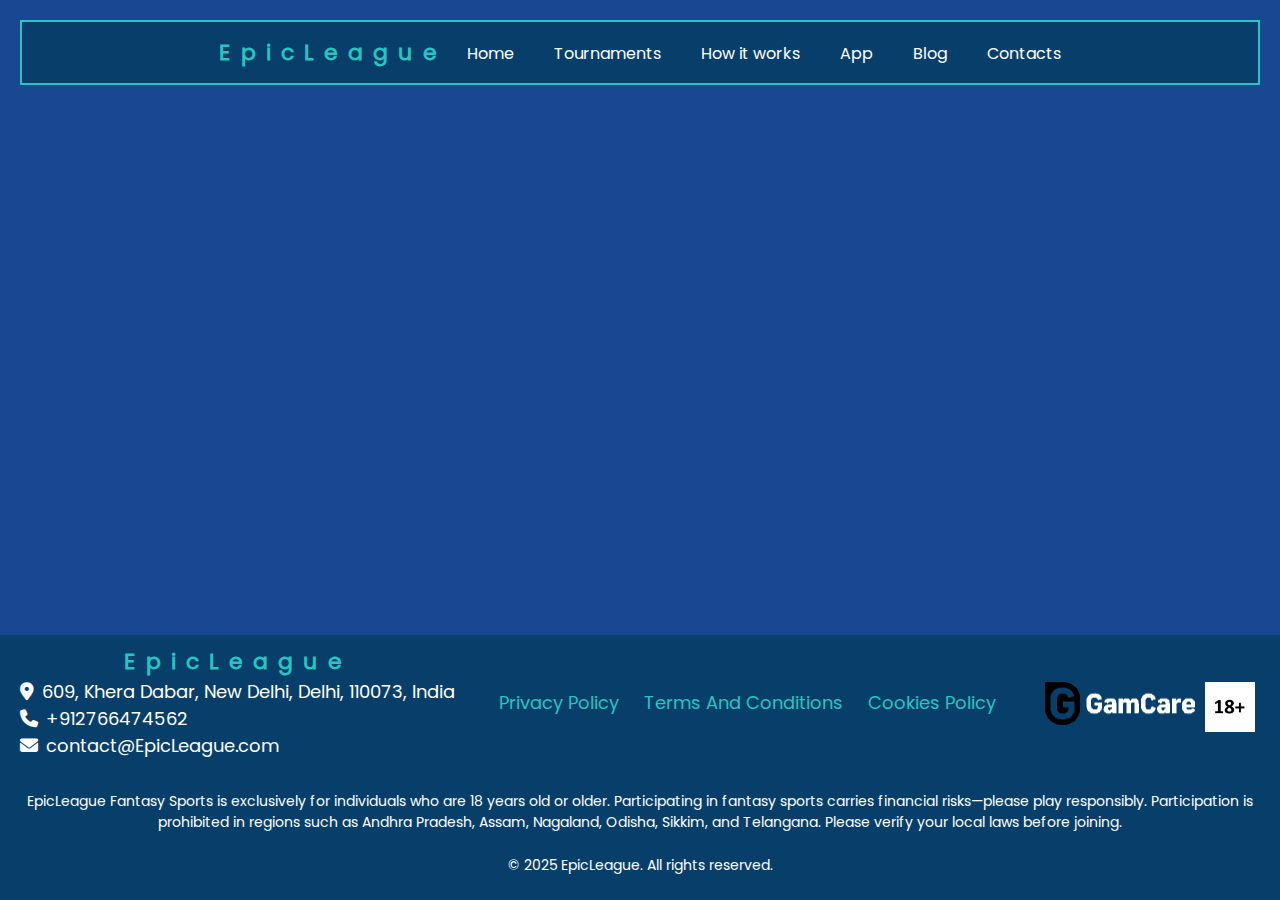
==== app/index.html @ ba946da7 "dfgdg" ====
<!DOCTYPE html>
<html lang="en">

<head>
    <meta charset="UTF-8" />
    <meta name="viewport" content="width=device-width, initial-scale=1.0" />
    <title>EpicLeague - Elevate Your Fantasy Sports Game</title>
    <meta name="description"
        content="EpicLeague is your ultimate fantasy sports app, designed to fuel your passion for competition. Create your ideal team, face off against other players, and strive for victory in your league. Download now for unique challenges and exclusive rewards!"
    />
    <link rel="stylesheet" href="/fonts/fontawesome/css/all.min.css" />
    <link rel="icon" href="/img/favicon.ico" />
    <link rel="stylesheet" href="/style.css" />

    <script src="/burgerMenu.js" defer></script>
</head>

<body>
    <header class="header">
        <nav class="navigation">
            <a class="header-link" href="/">EpicLeague</a>
            <div class="burger-menu" id="burgerMenu">
                <div class="burger-line"></div>
                <div class="burger-line"></div>
                <div class="burger-line"></div>
            </div>
            <ul class="nav-list" id="navList">
                <li class="nav-item">
                    <a class="nav-link" href="/">Home</a>
                </li>
                <li class="nav-item">
                    <a class="nav-link" href="/tournaments/">Tournaments</a>
                </li>
                <li class="nav-item">
                    <a class="nav-link" href="/how-it-works/">How it works</a>
                </li>
                <li class="nav-item">
                    <a class="nav-link" href="/app/">App</a>
                </li>
                <li class="nav-item">
                    <a class="nav-link" href="/blog/">Blog</a>
                </li>
                <li class="nav-item">
                    <a class="nav-link" href="/contacts/">Contacts</a>
                </li>
            </ul>
        </nav>
    </header>

    <main class="app-content">

    </main>

    <footer class="site-footer">
        <div class="footer-content">
            <div class="footer-details">
                <a class="footer-brand" href="/">EpicLeague</a>
                <a class="footer-location" href="https://maps.app.goo.gl/8qmsPiSV4EEJxvFC6" target="_blank">
                    <i class="fas fa-map-marker-alt"></i>609, Khera Dabar, New Delhi, Delhi, 110073, India
                </a>
                <a class="footer-phone" href="tel:+912766474562">
                    <i class="fas fa-phone"></i> +912766474562
                </a>
                <a class="footer-email" href="mailto:contact@EpicLeague.com">
                    <i class="fas fa-envelope"></i> contact@EpicLeague.com
                </a>
            </div>
            <div class="footer-links">
                <a href="/privacy-policy/">Privacy Policy</a>
                <a href="/terms-conditions/">Terms And Conditions</a>
                <a href="/cookies-policy/">Cookies Policy</a>
            </div>
            <div class="footer-badges">
                <a href="https://www.gamcare.org" target="_blank">
                    <img src="/img/ga-care2.png" alt="begamble" class="footer-badge" />
                </a>
                <img src="/img/18.jpg" alt="18+" class="footer-age-restriction" />
            </div>
        </div>
        <p class="footer-warn">
            EpicLeague Fantasy Sports is exclusively for individuals who are 18 years old or older. Participating in fantasy sports carries financial risks—please play responsibly. Participation is prohibited in regions such as Andhra Pradesh, Assam, Nagaland, Odisha, Sikkim, and Telangana. Please verify your local laws before joining.
        </p>
        <p class="footer-rights">&copy; 2025 EpicLeague. All rights reserved.</p>
    </footer>
</body>

</html>
---- style.css ----
@font-face {
    font-family: "Poppins";
    src: url("fonts/Poppins-Regular.ttf") format("truetype");
    font-weight: normal;
    font-style: normal;
}

html,
body {
    height: 100%;
    max-width: 1920px;
    margin: 0 auto;
}

html {
    scroll-behavior: smooth;
}

body {
    font-family: "Poppins", sans-serif;
    font-size: 18px;
    font-weight: 400;
    margin: 0;
    background-color: #194791;
    color: rgb(255, 255, 255);
    display: flex;
    flex-direction: column;
    overflow-x: hidden;
}

* {
    box-sizing: border-box;
}

@media (max-width: 900px) {
    body {
        font-size: 16px;
    }
    .navigation {
        flex-direction: column;
        gap: 10px;
    }
    .header {
        padding: 35px 0;
        display: flex;
        justify-content: center;
    }
    .main-content {
        margin-top: 80px !important;
    }

    
}
body::-webkit-scrollbar {
    width: 10px;
    background-color: white;
}
body::-webkit-scrollbar-thumb {
    background-color: silver;
}
body::-webkit-scrollbar-track {
    -webkit-box-shadow: inset 0 0 6px white;
    background-color: transparent;
}
.header {
    padding: 14px 20px;
    position: fixed;
    top: 20px;
    left: 20px;
    right: 20px;
    background-color: #073f6a;
    transition: top 0.3s;
    z-index: 1000;
    max-width: 1920px;
    margin: 0 auto;
    border: 2px solid rgb(37, 197, 194);
}
.navigation {
    display: flex;
    justify-content: center;
    align-items: center;
}
.header-link,
.footer-brand {
    text-decoration: none;
    color: rgb(37, 197, 194);
    font-weight: 900;
    font-size: 22px;
    transition: color 0.3s ease;
    letter-spacing: 10px;
}
.nav-list {
    list-style: none;
    padding: 0;
    margin: 0;
    display: flex;
}
.nav-item {
    margin-left: 20px;
}
.nav-link {
    font-weight: 100;
    text-decoration: none;
    color: rgb(255, 255, 255);
    font-size: 16px;
    border-bottom: 1px solid transparent;
    transition: color 0.3s ease;
}

@media (max-width: 550px) {
    .nav-item {
        margin-left: 5px;
        font-size: 14px;
    }
    .nav-link {
        padding: 2px 5px;
    }
}

.nav-list.show {
    max-height: 500px;
    opacity: 1;
}

.burger-menu {
    display: none;
    flex-direction: column;
    cursor: pointer;
    transition: transform 0.3s ease;
}

.burger-line {
    width: 30px;
    height: 2px;
    background-color: rgb(0, 0, 0);
    margin: 3px 0;
    transition: 0.3s;
}

.burger-menu.active .burger-line:nth-child(1) {
    transform: translateY(8px) rotate(45deg);
}

.burger-menu.active .burger-line:nth-child(2) {
    opacity: 0;
}

.burger-menu.active .burger-line:nth-child(3) {
    transform: translateY(-8px) rotate(-45deg);
}

@media (max-width: 730px) {
    .nav-list {
        list-style: none;
        padding: 0;
        margin: 0;
        display: flex;
        transition: max-height 0.3s ease, opacity 0.3s ease;
        max-height: 0;
        overflow: hidden;
        opacity: 0;
    }
    .nav-list {
        display: flex;
    }

    .burger-menu {
        display: flex;
        margin-right: 15px;
    }
    .navigation {
        flex-direction: row;
        flex-wrap: wrap;
    }
}

.main-content {
    margin-top: 50px;
}

.navigation {
    margin: 0 auto;
    display: flex;
    align-items: center;
    width: 100%;
    max-width: 1200px;
    justify-content: center;
}

@media (max-width: 768px) {
    .main-content {
        margin-top: 52px;
    }
    .navigation {
        justify-content: space-evenly;
    }
}

.nav-list {
    display: flex;
    gap: 20px;
    list-style: none;
}

.nav-item {
    position: relative;
}

@media (max-width: 730px) {
    .burger-menu {
        display: flex;
    }
    .nav-list {
        display: flex;
        flex-direction: column;
        background-color: #073f6a;
        position: absolute;
        top: 63px;
        right: 0;
        width: 100%;
        padding: 15px;
        box-shadow: 0 4px 6px rgba(0, 0, 0, 0.1);
    }
    .nav-list.active {
        display: flex;
    }
}

@media (max-width:426px) {
    .header{
        background-color: transparent;
        border-bottom: none;
    }

    .header-link{
        display: none;
    }
    
    .burger-line{
        background-color: white;
    }
    .main-content{
        margin-top: 0;
    }
    .slider-header{
        margin-top: 0;
    }
    .burger-menu{
        z-index: 10000;
        position: fixed;
        right: 15px;
        top: 15px;
    }
    .nav-list{
        top: 0;
    }
}

.site-footer {
    background-color: #073f6a;
    color: #ffffff; /* Светлый цвет текста */
    padding: 10px 0;
    margin-top: auto;
}

.footer-content {
    max-width: 1400px; /* Максимальная ширина футера */
    margin: 0 auto; /* Центрирование */
    padding: 0 20px; /* Отступы */
    display: flex; /* Для выравнивания по строкам */
    flex-direction: row; /* Вертикальное расположение элементов */
    align-items: center; /* Центрирование элементов по горизонтали */
    justify-content: space-between;
}

.footer-details {
    margin-bottom: 10px; /* Отступ внизу */
    text-align: center; /* Центрирование текста */
}

.footer-location,
.footer-phone,
.footer-email {
    color: #ffffff; /* Цвет текста */
    display: flex; /* Блочный элемент для переноса на новую строку */
    align-items: center;
    gap: 8px;
    text-decoration: none; /* Убираем подчеркивание */
    transition: color 0.3s ease;
}

.footer-links {
    margin-bottom: 10px; /* Отступ внизу */
    text-align: center; /* Центрирование */
}

.footer-links a {
    margin: 0 10px; /* Группируем ссылки с отступами */
    color: rgb(37, 197, 194);
    text-decoration: none; /* Убираем подчеркивание */
    transition: color 0.3s; /* Плавный переход цвета */
}

.footer-badges {
    display: flex; /* Для выстраивания значков в ряд */
    justify-content: center; /* Центрирование */
}

.footer-age-restriction {
    max-width: 50px; /* Максимальная ширина значков */
    margin: 0 5px; /* Отступ между значками */
}

.footer-badge {
    max-width: 150px; /* Максимальная ширина значков */
    margin: 0 5px; /* Отступ между значками */
}

.footer-rights {
    text-align: center; /* Центрируем текст */
    margin-top: 10px; /* Отступ сверху */
    font-size: 14px; /* Размер шрифта */
}
.footer-warn {
    text-align: center; /* Центрируем текст */
    padding: 8px;
    font-size: 14px; /* Размер шрифта */
}

/* Адаптивность */
@media (max-width: 768px) {
    .footer-content {
        flex-direction: column; /* Убеждаемся, что элементы остаются вертикальными на маленьких экранах */
    }
}






















  
@media (min-width: 1025px) {
    .header-link:hover,
    .footer-brand:hover {
        color: rgb(253, 253, 253);
    }
    .nav-link:hover {
        color: rgb(37, 197, 194);
    }
    .footer-location:hover,
    .footer-phone:hover,
    .footer-email:hover {
        color: rgb(37, 197, 194);
    }
    .footer-links a:hover {
        color: rgb(253, 253, 253);
    }
}
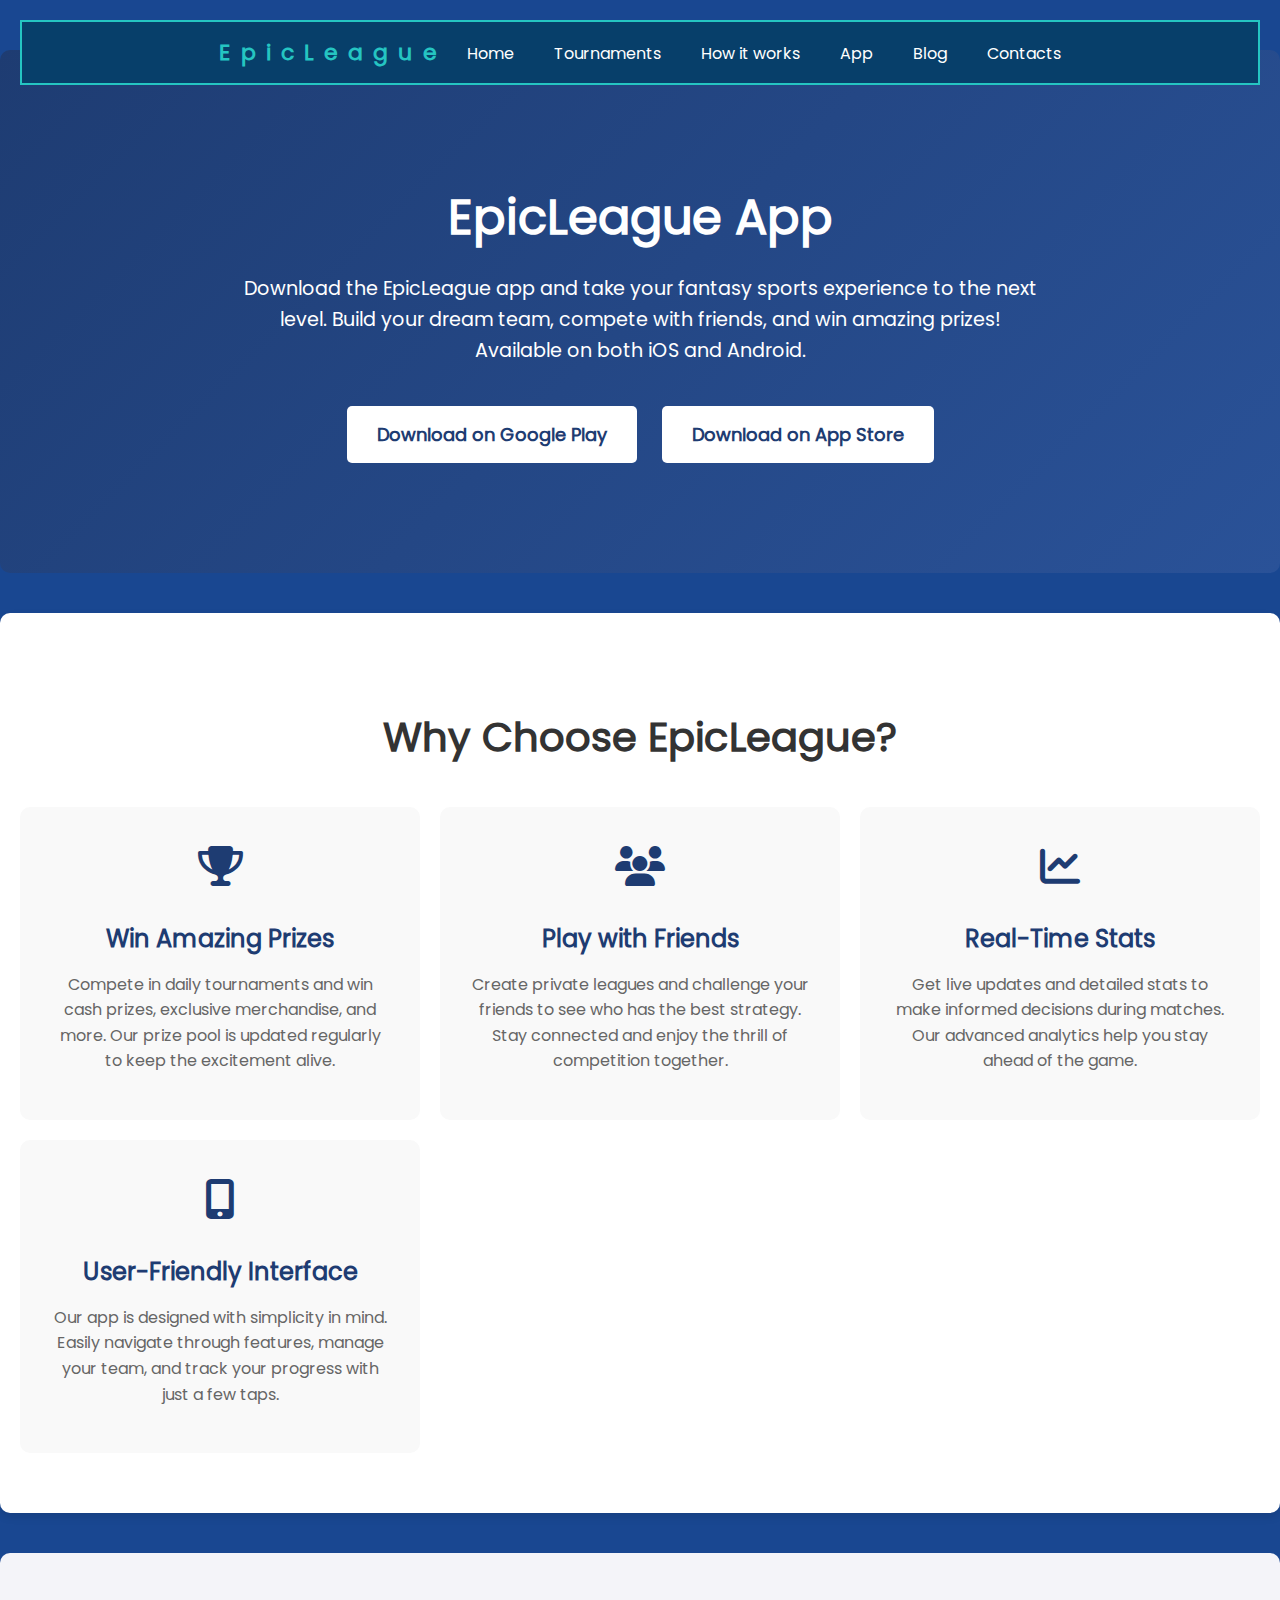
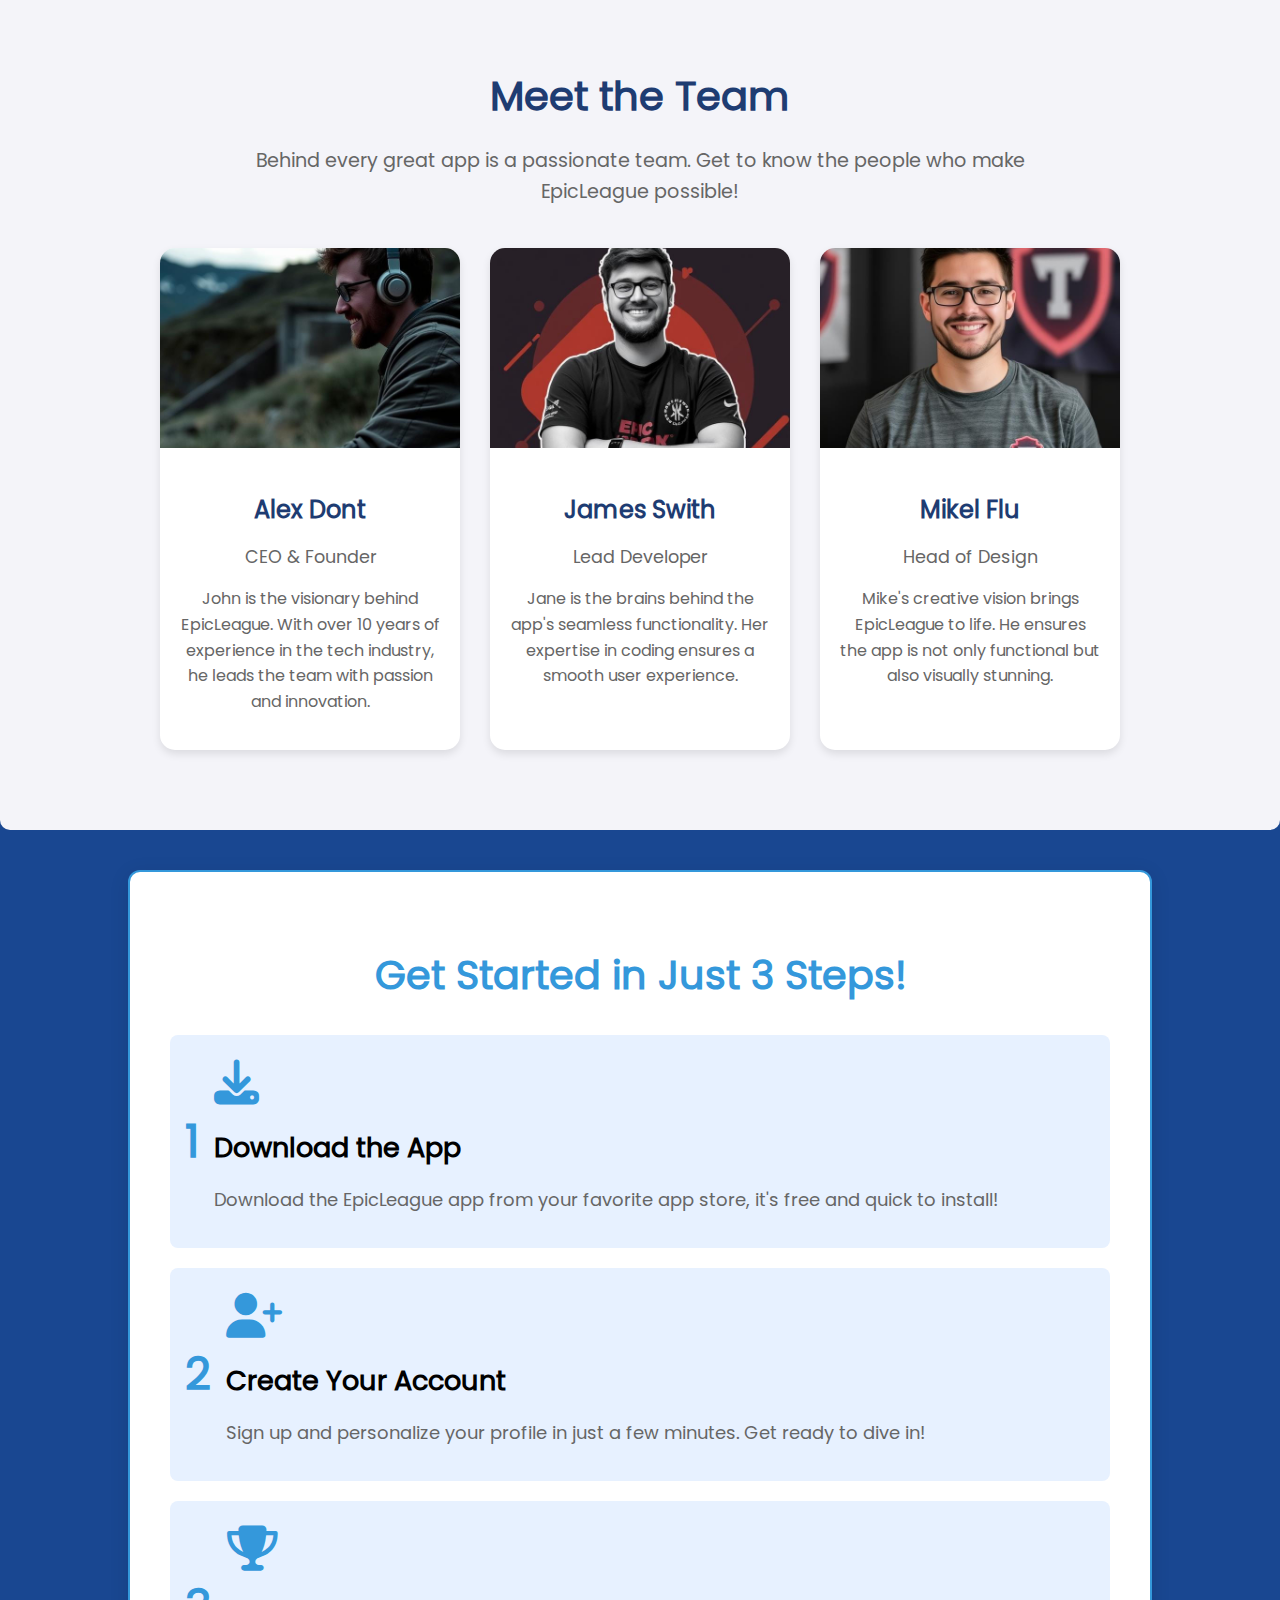
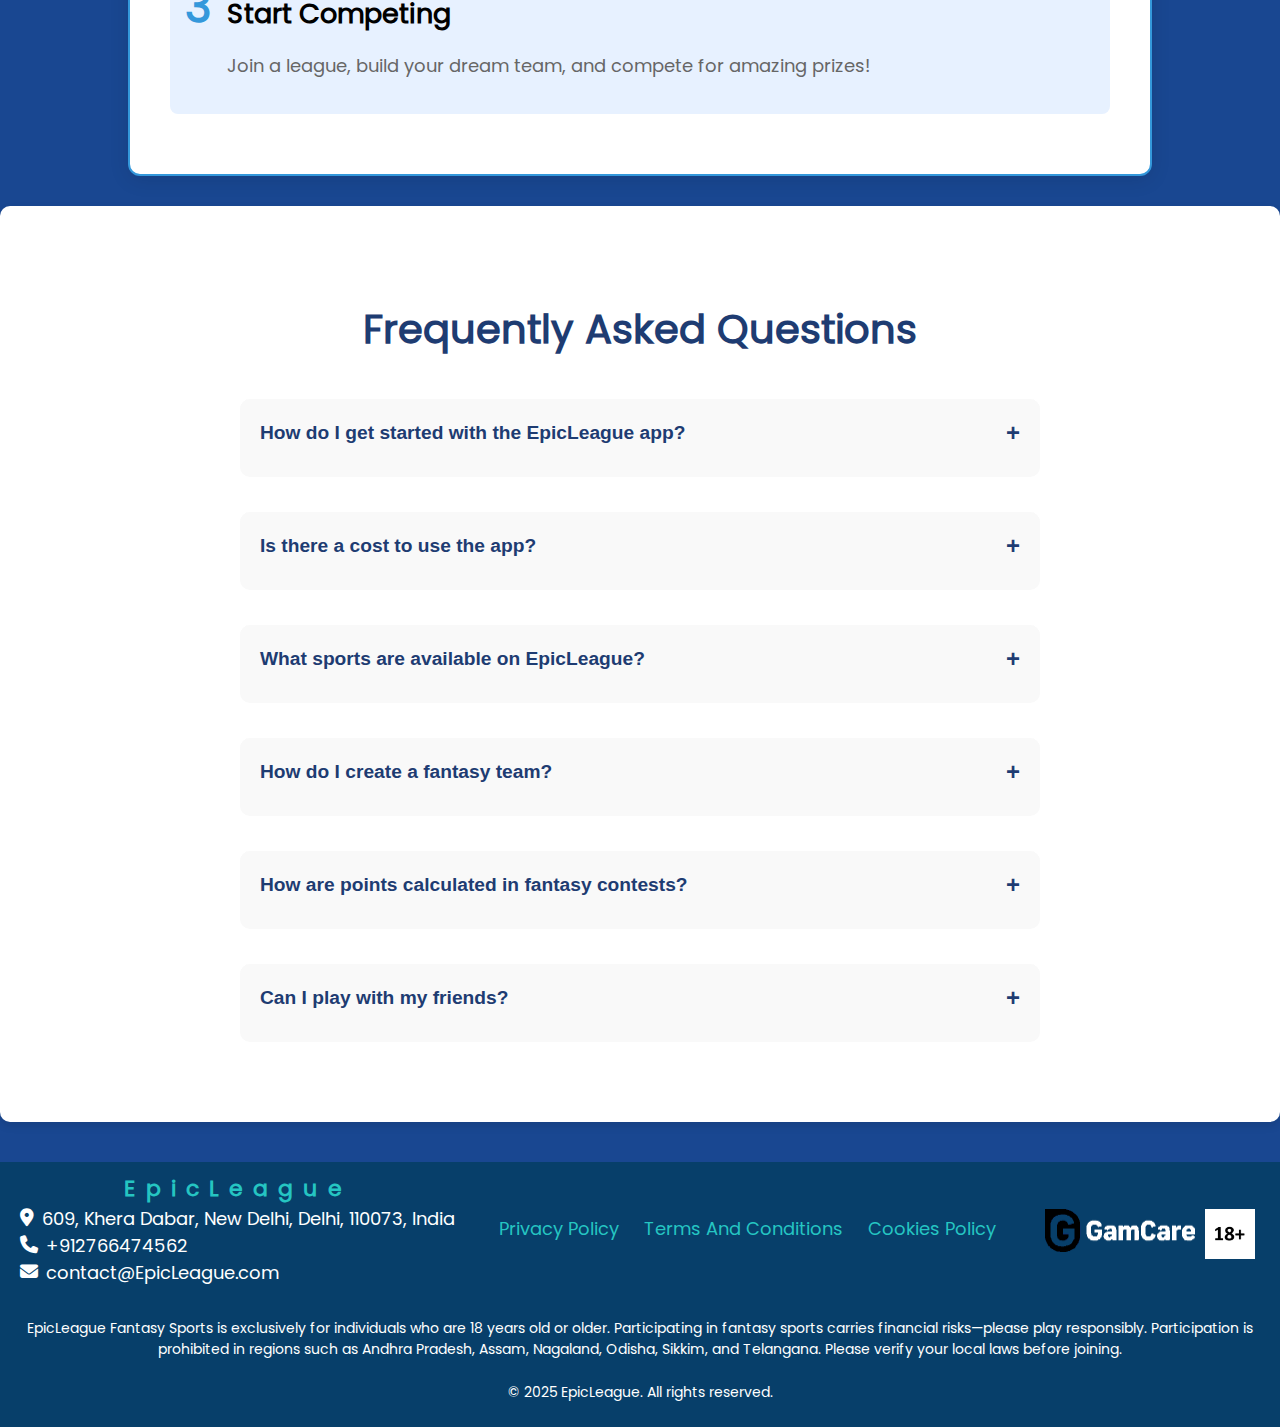
==== commit 2e8be90c: "fix" ====
--- a/app/index.html
+++ b/app/index.html
@@ -13,6 +13,7 @@
     <link rel="stylesheet" href="/style.css" />
 
     <script src="/burgerMenu.js" defer></script>
+    <script src="/faq.js" defer></script>
 </head>
 
 <body>
@@ -47,9 +48,230 @@
         </nav>
     </header>
 
-    <main class="app-content">
-
-    </main>
+    <main class="main-content">
+        <section class="app-intro">
+            <h1 class="app-title">EpicLeague App</h1>
+            <p class="app-description">
+                Download the EpicLeague app and take your fantasy sports experience to the next level. Build your dream team, compete with friends, and win amazing prizes! Available on both iOS and Android.
+            </p>
+            <div class="app-download-buttons">
+                <a href="/contacts/" >Download on Google Play</a>
+                <a href="/contacts/" >Download on App Store</a>
+            </div>
+        </section>
+
+        <section class="app-features">
+            <h2 class="section-title">Why Choose EpicLeague?</h2>
+            <div class="features-container">
+                <div class="feature-card">
+                    <div class="feature-icon"><i class="fas fa-trophy"></i></div>
+                    <h3 class="feature-title">Win Amazing Prizes</h3>
+                    <p class="feature-description">
+                        Compete in daily tournaments and win cash prizes, exclusive merchandise, and more. Our prize pool is updated regularly to keep the excitement alive.
+                    </p>
+                </div>
+                <div class="feature-card">
+                    <div class="feature-icon"><i class="fas fa-users"></i></div>
+                    <h3 class="feature-title">Play with Friends</h3>
+                    <p class="feature-description">
+                        Create private leagues and challenge your friends to see who has the best strategy. Stay connected and enjoy the thrill of competition together.
+                    </p>
+                </div>
+                <div class="feature-card">
+                    <div class="feature-icon"><i class="fas fa-chart-line"></i></div>
+                    <h3 class="feature-title">Real-Time Stats</h3>
+                    <p class="feature-description">
+                        Get live updates and detailed stats to make informed decisions during matches. Our advanced analytics help you stay ahead of the game.
+                    </p>
+                </div>
+                <div class="feature-card">
+                    <div class="feature-icon"><i class="fas fa-mobile-alt"></i></div>
+                    <h3 class="feature-title">User-Friendly Interface</h3>
+                    <p class="feature-description">
+                        Our app is designed with simplicity in mind. Easily navigate through features, manage your team, and track your progress with just a few taps.
+                    </p>
+                </div>
+            </div>
+        </section>
+
+
+        <section class="meet-the-team">
+            <h2 class="section-title">Meet the Team</h2>
+            <p class="section-description">
+                Behind every great app is a passionate team. Get to know the people who make EpicLeague possible!
+            </p>
+            <div class="team-container">
+                <!-- Team Member 1 -->
+                <div class="team-card">
+                    <div class="team-image-wrapper">
+                        <img src="/img/app/user1.jpg" alt="Team Member 1" class="team-image">
+                    </div>
+                    <div class="team-info">
+                        <h3 class="team-name">Alex Dont</h3>
+                        <p class="team-role">CEO & Founder</p>
+                        <p class="team-bio">
+                            John is the visionary behind EpicLeague. With over 10 years of experience in the tech industry, he leads the team with passion and innovation.
+                        </p>
+                    </div>
+                </div>
+        
+                <!-- Team Member 2 -->
+                <div class="team-card">
+                    <div class="team-image-wrapper">
+                        <img src="/img/app/user2.jpg" alt="Team Member 2" class="team-image">
+                    </div>
+                    <div class="team-info">
+                        <h3 class="team-name">James Swith</h3>
+                        <p class="team-role">Lead Developer</p>
+                        <p class="team-bio">
+                            Jane is the brains behind the app's seamless functionality. Her expertise in coding ensures a smooth user experience.
+                        </p>
+                    </div>
+                </div>
+        
+                <!-- Team Member 3 -->
+                <div class="team-card">
+                    <div class="team-image-wrapper">
+                        <img src="/img/app/user3.jpg" alt="Team Member 3" class="team-image">
+                    </div>
+                    <div class="team-info">
+                        <h3 class="team-name">Mikel Flu</h3>
+                        <p class="team-role">Head of Design</p>
+                        <p class="team-bio">
+                            Mike's creative vision brings EpicLeague to life. He ensures the app is not only functional but also visually stunning.
+                        </p>
+                    </div>
+                </div>
+            </div>
+        </section>
+        <section class="get-started">
+            <h2 class="title">Get Started in Just 3 Steps!</h2>
+            <div class="steps">
+                <div class="step-item">
+                    <div class="step-number">1</div>
+                    <div class="step-details">
+                        <div class="step-icon">
+                            <i class="fas fa-download"></i>
+                        </div>
+                        <h3 class="step-heading">Download the App</h3>
+                        <p class="step-description">
+                            Download the EpicLeague app from your favorite app store, it's free and quick to install!
+                        </p>
+                    </div>
+                </div>
+        
+                <div class="step-item">
+                    <div class="step-number">2</div>
+                    <div class="step-details">
+                        <div class="step-icon">
+                            <i class="fas fa-user-plus"></i>
+                        </div>
+                        <h3 class="step-heading">Create Your Account</h3>
+                        <p class="step-description">
+                            Sign up and personalize your profile in just a few minutes. Get ready to dive in!
+                        </p>
+                    </div>
+                </div>
+        
+                <div class="step-item">
+                    <div class="step-number">3</div>
+                    <div class="step-details">
+                        <div class="step-icon">
+                            <i class="fas fa-trophy"></i>
+                        </div>
+                        <h3 class="step-heading">Start Competing</h3>
+                        <p class="step-description">
+                            Join a league, build your dream team, and compete for amazing prizes!
+                        </p>
+                    </div>
+                </div>
+            </div>
+        </section>
+        <section class="faq-section">
+            <div class="wrapper">
+                <h2 class="section-heading">Frequently Asked Questions</h2>
+                <div class="faq-accordion">
+                    <!-- Question 1 -->
+                    <div class="faq-item">
+                        <button class="faq-question">
+                            How do I get started with the EpicLeague app?
+                        </button>
+                        <div class="faq-answer">
+                            <p>
+                                To get started, download the EpicLeague app from the App Store or Google Play. Once installed, 
+                                create an account, and you're ready to explore fantasy sports. Follow the on-screen instructions 
+                                to set up your profile and join your first contest.
+                            </p>
+                        </div>
+                    </div>
+        
+                    <!-- Question 2 -->
+                    <div class="faq-item">
+                        <button class="faq-question">Is there a cost to use the app?</button>
+                        <div class="faq-answer">
+                            <p>
+                                The EpicLeague app is free to download and use. You can participate in free contests and enjoy 
+                                most features without any charges. However, some premium contests or features may require an 
+                                entry fee or subscription.
+                            </p>
+                        </div>
+                    </div>
+        
+                    <!-- Question 3 -->
+                    <div class="faq-item">
+                        <button class="faq-question">
+                            What sports are available on EpicLeague?
+                        </button>
+                        <div class="faq-answer">
+                            <p>
+                                EpicLeague offers fantasy sports for cricket, football, basketball, and more. We are constantly 
+                                expanding our offerings to include new sports and exciting formats to keep the experience fresh 
+                                and engaging.
+                            </p>
+                        </div>
+                    </div>
+        
+                    <!-- Question 4 -->
+                    <div class="faq-item">
+                        <button class="faq-question">
+                            How do I create a fantasy team?
+                        </button>
+                        <div class="faq-answer">
+                            <p>
+                                To create your fantasy team, select an upcoming match, choose players within the allocated budget, 
+                                and finalize your lineup. Your team earns points based on the real-life performance of the players 
+                                during the match.
+                            </p>
+                        </div>
+                    </div>
+        
+                    <!-- Question 5 -->
+                    <div class="faq-item">
+                        <button class="faq-question">
+                            How are points calculated in fantasy contests?
+                        </button>
+                        <div class="faq-answer">
+                            <p>
+                                Points are awarded based on the real-time performance of players, such as runs scored, wickets taken, 
+                                goals, assists, and other key statistics. Detailed scoring rules for each sport can be found in the 
+                                "Scoring & Rules" section of the app.
+                            </p>
+                        </div>
+                    </div>
+        
+                    <!-- Question 6 -->
+                    <div class="faq-item">
+                        <button class="faq-question">Can I play with my friends?</button>
+                        <div class="faq-answer">
+                            <p>
+                                Absolutely! You can create private leagues and invite your friends to join. Compete against each other 
+                                in exclusive contests and see who has the best fantasy sports skills.
+                            </p>
+                        </div>
+                    </div>
+                </div>
+            </div>
+        </section>    </main>
 
     <footer class="site-footer">
         <div class="footer-content">
--- a/style.css
+++ b/style.css
@@ -48,8 +48,6 @@
     .main-content {
         margin-top: 80px !important;
     }
-
-    
 }
 body::-webkit-scrollbar {
     width: 10px;
@@ -118,8 +116,8 @@
 }
 
 .nav-list.show {
-    max-height: 500px;
-    opacity: 1;
+    opacity: 1; /* Показываем меню, когда оно активно */
+    max-height: 100%; /* Позволяем ему занимать полную высоту */
 }
 
 .burger-menu {
@@ -127,12 +125,13 @@
     flex-direction: column;
     cursor: pointer;
     transition: transform 0.3s ease;
+    z-index: 10000;
 }
 
 .burger-line {
     width: 30px;
     height: 2px;
-    background-color: rgb(0, 0, 0);
+    background-color: rgb(255, 255, 255);
     margin: 3px 0;
     transition: 0.3s;
 }
@@ -211,48 +210,55 @@
         display: flex;
     }
     .nav-list {
-        display: flex;
-        flex-direction: column;
-        background-color: #073f6a;
-        position: absolute;
-        top: 63px;
-        right: 0;
-        width: 100%;
-        padding: 15px;
-        box-shadow: 0 4px 6px rgba(0, 0, 0, 0.1);
+        position: fixed; /* Меню фиксируется на экране */
+        top: 0; /* Располагается в верхней части экрана */
+        left: 0; /* Для растяжения на всю ширину */
+        width: 100%; /* Ширина 100% */
+        height: 100%; /* Высота 100% */
+        background-color: #073f6a; /* Цвет фона меню */
+        display: flex; /* Используем flexbox для упрощенного выравнивания */
+        flex-direction: column; /* Элементы в колонку */
+        justify-content: center; /* Центрировать элементы по вертикали */
+        align-items: center; /* Центрировать элементы по горизонтали */
+        opacity: 0; /* Скрыто по умолчанию */
+        transition: opacity 0.3s ease; /* Плавное появление */
+        z-index: 999; /* Убедитесь, что меню над другими элементами */
     }
     .nav-list.active {
         display: flex;
     }
 }
 
-@media (max-width:426px) {
-    .header{
+@media (max-width: 426px) {
+    .header {
         background-color: transparent;
         border-bottom: none;
     }
 
-    .header-link{
+    .header-link {
         display: none;
     }
-    
-    .burger-line{
+
+    .burger-line {
         background-color: white;
     }
-    .main-content{
+    .main-content {
         margin-top: 0;
     }
-    .slider-header{
+    .slider-header {
         margin-top: 0;
     }
-    .burger-menu{
+    .burger-menu {
         z-index: 10000;
         position: fixed;
         right: 15px;
         top: 15px;
     }
-    .nav-list{
+    .nav-list {
         top: 0;
+    }
+    .header {
+        border: none;
     }
 }
 
@@ -334,28 +340,1313 @@
     }
 }
 
-
-
-
-
-
-
-
-
-
-
-
-
-
-
-
-
-
-
-
-
-
-  
+.cookies-policy {
+    padding: 20px;
+    background-color: #fff;
+    color: #333;
+    max-width: 1200px;
+    margin: 0 auto;
+    border-radius: 8px;
+    box-shadow: 0 2px 10px rgba(0, 0, 0, 0.1);
+    margin-top: 80px;
+    margin-bottom: 20px;
+}
+
+.cookies-title {
+    font-size: 24px;
+    font-weight: bold;
+    margin-bottom: 10px;
+}
+
+.cookies-updated {
+    font-size: 14px;
+    color: #888;
+    margin-bottom: 20px;
+}
+
+.cookies-intro,
+.cookies-no-sensitive-info,
+.cookies-options-warning {
+    margin-bottom: 15px;
+}
+
+.cookies-interpretation-title,
+.cookies-use-title,
+.cookies-choices-title,
+.cookies-help-title {
+    font-size: 20px;
+    margin-top: 30px;
+    margin-bottom: 10px;
+    color: #073f6a; /* используйте ваш цвет заголовка */
+}
+
+.cookies-definition {
+    margin-bottom: 10px;
+}
+
+.cookies-type-title,
+.cookies-necessary-title,
+.cookies-functionality-title {
+    font-size: 18px;
+    margin-top: 20px;
+}
+
+.cookies-contact-info {
+    margin-top: 10px;
+}
+
+.cookies-contact-email-link {
+    color: #073f6a;
+    text-decoration: none;
+}
+
+.cookies-contact-email-link:hover {
+    text-decoration: underline;
+}
+
+/* Адаптивность */
+@media (max-width: 768px) {
+    .cookies-policy {
+        padding: 15px;
+    }
+    .cookies-title {
+        font-size: 20px;
+    }
+    .cookies-updated {
+        font-size: 12px;
+    }
+}
+
+.privacy-policy {
+    padding: 20px;
+    background-color: #fff;
+    color: #333;
+    max-width: 1200px;
+    margin: 0 auto;
+    border-radius: 8px;
+    box-shadow: 0 2px 10px rgba(0, 0, 0, 0.1);
+    margin-top: 80px;
+    margin-bottom: 20px;
+}
+
+.privacy-title {
+    font-size: 24px;
+    font-weight: bold;
+    margin-bottom: 10px;
+}
+
+.privacy-updated {
+    font-size: 14px;
+    color: #888;
+    margin-bottom: 20px;
+}
+
+.privacy-intro {
+    margin-bottom: 15px;
+}
+
+.privacy-interpretation-title,
+.privacy-collection-title,
+.privacy-usage-title,
+.privacy-retention-title,
+.privacy-transfer-title,
+.privacy-deletion-title,
+.privacy-disclosure-title,
+.privacy-security-title,
+.privacy-children-title,
+.privacy-links-title,
+.privacy-changes-title,
+.privacy-contact-title {
+    font-size: 20px;
+    margin-top: 30px;
+    margin-bottom: 10px;
+    color: #073f6a; /* use your header color */
+}
+
+.privacy-definition,
+.privacy-types-title,
+.privacy-personal-data-title,
+.privacy-usage-data-title,
+.privacy-tracking-title,
+.privacy-disclosure-title {
+    margin-bottom: 10px;
+}
+
+.privacy-personal-data-list,
+.privacy-tracking-list,
+.privacy-usage-list,
+.privacy-definitions-list {
+    margin-left: 20px;
+}
+
+.privacy-contact-email-link {
+    color: #073f6a;
+    text-decoration: none;
+}
+
+.privacy-contact-email-link:hover {
+    text-decoration: underline;
+}
+
+/* Responsive */
+@media (max-width: 768px) {
+    .privacy-policy {
+        padding: 15px;
+    }
+    .privacy-title {
+        font-size: 20px;
+    }
+    .privacy-updated {
+        font-size: 12px;
+    }
+}
+
+.terms-conditions {
+    padding: 20px;
+    background-color: #fff;
+    color: #333;
+    max-width: 1200px;
+    margin: 0 auto;
+    border-radius: 8px;
+    box-shadow: 0 2px 10px rgba(0, 0, 0, 0.1);
+    margin-top: 80px;
+    margin-bottom: 20px;
+}
+
+.terms-title {
+    font-size: 24px;
+    font-weight: bold;
+    margin-bottom: 10px;
+}
+
+.terms-updated {
+    font-size: 14px;
+    color: #888;
+    margin-bottom: 20px;
+}
+
+.terms-intro {
+    margin-bottom: 15px;
+}
+
+.terms-interpretation-title,
+.terms-acknowledgment-title,
+.terms-links-title,
+.terms-termination-title,
+.terms-liability-title,
+.terms-disclaimer-title,
+.terms-governing-law-title,
+.terms-dispute-resolution-title,
+.terms-eu-users-title,
+.terms-us-compliance-title,
+.terms-severability-waiver-title,
+.terms-translation-title,
+.terms-changes-title,
+.terms-contact-title {
+    font-size: 20px;
+    margin-top: 30px;
+    margin-bottom: 10px;
+    color: #073f6a; /* Adjust your header color */
+}
+
+.terms-interpretation,
+.terms-definitions-title,
+.terms-acknowledgment-description {
+    margin-bottom: 10px;
+}
+
+.terms-definitions-list,
+.terms-links-description,
+.terms-termination-description,
+.terms-liability-description,
+.terms-disclaimer-description,
+.terms-governing-law-description,
+.terms-dispute-resolution-description,
+.terms-eu-users-description,
+.terms-us-compliance-description,
+.terms-severability-description,
+.terms-waiver-description,
+.terms-translation-description,
+.terms-changes-description,
+.terms-contact-description {
+    margin-left: 20px;
+}
+
+.terms-contact-email,
+.terms-contact-phone {
+    color: #073f6a;
+    text-decoration: none;
+}
+
+.terms-contact-email:hover,
+.terms-contact-phone:hover {
+    text-decoration: underline;
+}
+
+/* Responsive */
+@media (max-width: 768px) {
+    .terms-conditions {
+        padding: 15px;
+    }
+    .terms-title {
+        font-size: 20px;
+    }
+    .terms-updated {
+        font-size: 12px;
+    }
+}
+
+.parallax-section {
+    position: relative;
+    height: 100vh;
+    overflow: hidden;
+}
+
+.parallax-bg {
+    background-image: url("img/hero-bg.jpg");
+    background-attachment: fixed;
+    background-position: center;
+    background-repeat: no-repeat;
+    background-size: cover;
+    height: 100%;
+    width: 100%;
+    position: absolute;
+    top: 0;
+    left: 0;
+    z-index: 1;
+}
+
+.content {
+    position: relative;
+    z-index: 2;
+    color: #ffffff;
+    text-align: center;
+    padding: 80px;
+    background-color: rgba(0, 0, 0, 0.5);
+    margin: 0 auto;
+    max-width: 100%;
+    top: 50%;
+    transform: translateY(-50%);
+}
+
+.scroll-down {
+    display: flex;
+    justify-content: center;
+    align-items: center;
+    margin-top: 30px;
+    text-decoration: none;
+}
+
+.arrow {
+    width: 30px;
+    height: 30px;
+    border: solid #ffffff;
+    border-width: 0 3px 3px 0;
+    display: inline-block;
+    padding: 3px;
+    animation: bounce 3s infinite;
+}
+
+@keyframes bounce {
+    0%,
+    100% {
+        transform: translateY(0) rotate(45deg);
+    }
+    50% {
+        transform: translateY(-6px) rotate(45deg);
+    }
+}
+
+.custom-fentesi-section {
+    padding: 40px 20px;
+    text-align: center;
+}
+
+.fentesi-section-title {
+    font-size: 2.5rem;
+    color: #ffffff;
+    margin-bottom: 20px;
+}
+
+.fentesi-section-line {
+    width: 60%;
+    border: 1px solid #ffffff;
+    margin: 0 auto 20px;
+}
+
+.fentesi-section-description {
+    font-size: 1.2rem;
+    color: #999999;
+    line-height: 1.6;
+    max-width: 800px;
+    margin: 0 auto;
+}
+
+@media (max-width: 768px) {
+    .fentesi-section-title {
+        font-size: 2rem;
+    }
+
+    .fentesi-section-description {
+        font-size: 1rem;
+    }
+}
+
+.news-section {
+    padding: 20px;
+    text-align: center;
+}
+
+.news-title {
+    font-size: 28px;
+    margin-bottom: 20px;
+}
+
+.card-container {
+    display: flex;
+    justify-content: center;
+    flex-wrap: wrap;
+}
+
+.card {
+    margin: 10px;
+    width: 400px;
+    text-align: center;
+}
+
+.card-image {
+    width: 100%;
+    height: auto;
+    object-fit: cover;
+    border-top-left-radius: 8px;
+    border-top-right-radius: 8px;
+}
+
+.card-title {
+    font-size: 24px;
+    margin: 10px 0;
+}
+
+.card-description {
+    font-size: 16px;
+    margin: 10px 0;
+}
+
+.card-link {
+    padding: 6px 8px;
+    letter-spacing: 12px;
+    font-size: 16px;
+    color: #194791;
+    text-decoration: none;
+    transition: border-bottom 0.3s ease;
+    border: 3px solid transparent;
+    background-color: white;
+}
+
+@media (max-width: 768px) {
+    .card {
+        width: 100%;
+    }
+}
+
+.achievements-section {
+    max-width: 100%;
+    margin: 0 auto;
+    padding: 40px 20px;
+    background-color: white;
+    text-align: center;
+}
+
+.achievements-title {
+    font-size: 2.5em;
+    color: #2c3e50;
+    text-align: center;
+    margin-bottom: 40px;
+}
+
+.achievements-container {
+    display: flex;
+    justify-content: space-between;
+    flex-wrap: wrap;
+}
+
+.achievement-item {
+    flex: 1;
+    min-width: 250px;
+    margin: 10px;
+    padding: 20px;
+}
+
+.achievement-title {
+    font-size: 1.5em;
+    color: #333;
+    margin-bottom: 10px;
+}
+
+.achievement-text {
+    font-size: 1em;
+    color: #666;
+    margin-bottom: 20px;
+}
+
+@media (max-width: 768px) {
+    .achievements-title {
+        margin-bottom: 0px;
+    }
+    .achievements-container {
+        flex-direction: column;
+    }
+    .achievement-text {
+        margin-bottom: 0px;
+    }
+}
+
+.main4-sections {
+    margin-top: 50px;
+    background: #f7f7f7;
+    color: #333;
+    padding: 60px 20px;
+    border-radius: 15px;
+    box-shadow: 0 8px 20px rgba(0, 0, 0, 0.1);
+}
+
+/* Inner Container */
+.container-signup-context {
+    max-width: 1200px;
+    margin: 0 auto;
+    text-align: center;
+}
+
+.signup-heading-context {
+    font-size: 2rem;
+    color: #2d2d2d;
+    margin-bottom: 40px;
+    text-shadow: 0 2px 4px rgba(0, 0, 0, 0.1);
+}
+
+/* Content Layout */
+.signup-content-context {
+    display: flex;
+    align-items: center;
+    justify-content: space-between;
+    flex-wrap: wrap;
+    gap: 30px;
+}
+
+/* Image Styling */
+.signup-image-context img {
+    width: 100%;
+    max-width: 500px;
+    border-radius: 15px;
+    box-shadow: 0 5px 15px rgba(0, 0, 0, 0.2);
+}
+
+@media (max-width: 1000px) {
+    .signup-image-context img {
+        max-width: 400px;
+    }
+}
+@media (max-width: 800px) {
+    .signup-image-context img {
+        max-width: 300px;
+    }
+
+    .signup-content-context {
+        flex-direction: column;
+    }
+}
+@media (max-width: 650px) {
+    .signup-image-context img {
+        max-width: 250px;
+    }
+}
+
+/* Form Wrapper */
+.signup-form-wrapper-context {
+    flex: 1;
+    max-width: 450px;
+    background: #ffffff;
+    padding: 30px;
+    border-radius: 15px;
+    box-shadow: 0 5px 20px rgba(0, 0, 0, 0.1);
+    text-align: left;
+}
+
+/* Form Labels */
+.form-label-context {
+    font-size: 1rem;
+    color: #555;
+    margin-bottom: 8px;
+    display: block;
+}
+
+/* Form Inputs */
+.form-input-context {
+    width: 100%;
+    padding: 10px 15px;
+    margin-bottom: 20px;
+    border: 1px solid #ddd;
+    border-radius: 8px;
+    font-size: 1rem;
+    transition: border-color 0.3s ease;
+}
+
+.form-input-context:focus {
+    border-color: #ffd700;
+    outline: none;
+}
+
+/* Submit Button */
+.form-button-context {
+    display: block;
+    width: 100%;
+    padding: 12px 20px;
+    font-size: 1rem;
+    color: #ffffff;
+    background: linear-gradient(90deg, #ff7f50, #ff4500);
+    border: none;
+    border-radius: 8px;
+    cursor: pointer;
+    font-weight: bold;
+    text-transform: uppercase;
+    transition: background 0.3s ease, transform 0.3s ease;
+}
+
+.form-button-context:hover {
+    background: linear-gradient(90deg, #ff4500, #ff7f50);
+    transform: translateY(-2px);
+}
+
+/* Success Message */
+.form-success-context {
+    font-size: 1rem;
+    color: #2d2d2d;
+    margin-top: 20px;
+    display: none;
+}
+
+.form-success-context.visible {
+    display: block;
+}
+
+.form-group {
+    display: flex;
+    align-items: center;
+    flex-direction: row;
+    margin-bottom: 10px;
+}
+
+.blog-intro {
+    text-align: center;
+    padding: 80px 20px;
+    background: linear-gradient(135deg, #1e3c72, #2a5298);
+    color: #fff;
+}
+
+.blog-title {
+    font-size: 3rem;
+    margin-bottom: 20px;
+}
+
+.blog-description {
+    font-size: 1.2rem;
+    max-width: 800px;
+    margin: 0 auto;
+    line-height: 1.6;
+}
+
+.section-title {
+    text-align: center;
+    font-size: 2.5rem;
+    margin-bottom: 40px;
+    color: #333;
+}
+
+.posts-container, .topics-container, .insights-container, .stories-container {
+    display: flex;
+    flex-wrap: wrap;
+    gap: 20px;
+    justify-content: center;
+    padding: 20px;
+}
+
+.post-card, .topic-card, .insight-card, .story-card {
+    background: #fff;
+    border-radius: 10px;
+    box-shadow: 0 4px 8px rgba(0, 0, 0, 0.1);
+    overflow: hidden;
+    transition: transform 0.3s ease;
+    width: 100%;
+    position: relative;
+}
+
+.post-card:hover, .topic-card:hover, .insight-card:hover, .story-card:hover {
+    transform: translateY(-10px);
+}
+
+.post-image, .insight-image, .story-image {
+    width: 100%;
+    height: 300px;
+    object-fit: cover;
+}
+
+.post-title, .topic-title, .insight-title, .story-title {
+    font-size: 1.5rem;
+    margin: 20px 20px 10px;
+    color: #1e3c72;
+}
+
+.post-excerpt, .topic-description, .insight-text, .story-text {
+    font-size: 1rem;
+    margin: 0 20px 20px;
+    color: #666;
+    line-height: 1.5;
+}
+
+.post-link, .insight-link, .story-link {
+    display: block;
+    text-align: center;
+    padding: 10px;
+    background: #1e3c72;
+    color: #fff;
+    text-decoration: none;
+    font-weight: bold;
+    transition: background 0.3s ease;
+    position: absolute;
+    bottom: 0;
+    left: 0;
+    width: 100%;
+
+}
+
+.post-link:hover, .insight-link:hover, .story-link:hover {
+    background: #2a5298;
+}
+
+.newsletter-form {
+    display: flex;
+    justify-content: center;
+    gap: 10px;
+    margin-top: 20px;
+}
+
+.newsletter-input {
+    padding: 10px;
+    width: 300px;
+    border: 1px solid #ccc;
+    border-radius: 5px;
+    font-size: 1rem;
+}
+
+.newsletter-button {
+    padding: 10px 20px;
+    background: #1e3c72;
+    color: #fff;
+    border: none;
+    border-radius: 5px;
+    cursor: pointer;
+    font-size: 1rem;
+    transition: background 0.3s ease;
+}
+
+.newsletter-button:hover {
+    background: #2a5298;
+}
+
+/* Секция Expert Insights */
+.expert-insights {
+    background: #fff;
+    padding: 60px 20px;
+}
+
+.insight-card {
+    width: 300px;
+    text-align: center;
+}
+
+.insight-image {
+    border-radius: 50%;
+    width: 150px;
+    height: 150px;
+    margin: 20px auto;
+}
+
+.insight-text {
+    font-style: italic;
+    color: #555;
+}
+
+/* Секция User Stories */
+.user-stories {
+    background: #1c499b;
+    padding: 60px 20px;
+    color: #fff;
+}
+
+.story-card {
+    width: 300px;
+    text-align: left;
+    position: relative;
+}
+
+.story-image {
+    border-radius: 10px 10px 0 0;
+}
+
+.story-title {
+    color: #fff;
+}
+
+.story-text {
+    color: #2c2b2b;
+}
+
+.story-link {
+    background: #fff;
+    color: #1e3c72;
+}
+
+.story-link:hover {
+    background: #f4f4f9;
+}
+
+
+
+
+
+.app-intro {
+    text-align: center;
+    padding: 100px 20px;
+    background: linear-gradient(135deg, #1e3c72, #2a5298);
+    color: #fff;
+    border-radius: 10px;
+    margin-bottom: 40px;
+}
+
+.app-title {
+    font-size: 3rem;
+    margin-bottom: 20px;
+}
+
+.app-description {
+    font-size: 1.2rem;
+    max-width: 800px;
+    margin: 0 auto;
+    line-height: 1.6;
+}
+
+.app-download-buttons {
+    margin-top: 30px;
+}
+
+.app-download-buttons a {
+    display: inline-block;
+    margin: 10px;
+    padding: 15px 30px;
+    background: #fff;
+    color: #1e3c72;
+    text-decoration: none;
+    font-weight: bold;
+    border-radius: 5px;
+    transition: background 0.3s ease, color 0.3s ease;
+}
+
+.app-download-buttons a:hover {
+    background: #2a5298;
+    color: #fff;
+}
+
+/* Секция 2: Преимущества приложения */
+.app-features {
+    padding: 60px 20px;
+    background: #fff;
+    border-radius: 10px;
+    margin-bottom: 40px;
+    box-shadow: 0 4px 8px rgba(0, 0, 0, 0.1);
+}
+
+.features-container {
+    display: grid;
+    grid-template-columns: repeat(auto-fit, minmax(300px, 1fr));
+    gap: 20px;
+}
+
+.feature-card {
+    background: #f9f9f9;
+    border-radius: 10px;
+    padding: 30px;
+    text-align: center;
+    transition: transform 0.3s ease;
+}
+
+.feature-card:hover {
+    transform: translateY(-10px);
+}
+
+.feature-icon {
+    font-size: 2.5rem;
+    color: #1e3c72;
+    margin-bottom: 20px;
+}
+
+.feature-title {
+    font-size: 1.5rem;
+    margin-bottom: 15px;
+    color: #1e3c72;
+}
+
+.feature-description {
+    font-size: 1rem;
+    color: #666;
+    line-height: 1.6;
+}
+
+/* Секция 3: Скриншоты приложения */
+.app-screenshots {
+    padding: 60px 20px;
+    background: #f9f9f9;
+    border-radius: 10px;
+    margin-bottom: 40px;
+}
+
+.screenshots-container {
+    display: grid;
+    grid-template-columns: repeat(auto-fit, minmax(200px, 1fr));
+    gap: 20px;
+    align-items: center;
+}
+
+.screenshot {
+    width: 100%;
+    border-radius: 10px;
+    box-shadow: 0 4px 8px rgba(0, 0, 0, 0.1);
+    transition: transform 0.3s ease;
+}
+
+.screenshot:hover {
+    transform: scale(1.05);
+}
+
+/* Секция 4: Отзывы пользователей */
+.app-reviews {
+    padding: 60px 20px;
+    background: #fff;
+    border-radius: 10px;
+    margin-bottom: 40px;
+    box-shadow: 0 4px 8px rgba(0, 0, 0, 0.1);
+}
+
+.reviews-container {
+    display: grid;
+    grid-template-columns: repeat(auto-fit, minmax(300px, 1fr));
+    gap: 20px;
+}
+
+.review-card {
+    background: #f9f9f9;
+    border-radius: 10px;
+    padding: 30px;
+    text-align: center;
+    transition: transform 0.3s ease;
+}
+
+.review-card:hover {
+    transform: translateY(-10px);
+}
+
+.review-icon {
+    font-size: 2.5rem;
+    color: #1e3c72;
+    margin-bottom: 20px;
+}
+
+.review-text {
+    font-size: 1rem;
+    color: #666;
+    line-height: 1.6;
+    margin-bottom: 20px;
+}
+
+.review-author {
+    font-size: 1rem;
+    color: #1e3c72;
+    font-weight: bold;
+}
+
+/* Секция 5: Как начать использовать приложение */
+.app-get-started {
+    padding: 60px 20px;
+    background: linear-gradient(135deg, #1e3c72, #2a5298);
+    color: #fff;
+    border-radius: 10px;
+    margin-bottom: 40px;
+}
+
+.get-started-steps {
+    display: grid;
+    grid-template-columns: repeat(auto-fit, minmax(300px, 1fr));
+    gap: 20px;
+}
+
+.step-card {
+    background: rgba(255, 255, 255, 0.1);
+    border-radius: 10px;
+    padding: 30px;
+    text-align: center;
+    transition: transform 0.3s ease;
+}
+
+.step-card:hover {
+    transform: translateY(-10px);
+}
+
+.step-icon {
+    font-size: 2.5rem;
+    margin-bottom: 20px;
+}
+
+.step-title {
+    font-size: 1.5rem;
+    margin-bottom: 15px;
+}
+
+.step-description {
+    font-size: 1rem;
+    line-height: 1.6;
+}
+
+/* Секция 6: Часто задаваемые вопросы */
+.app-faq {
+    padding: 60px 20px;
+    background: #fff;
+    border-radius: 10px;
+    margin-bottom: 40px;
+    box-shadow: 0 4px 8px rgba(0, 0, 0, 0.1);
+}
+
+.faq-container {
+    max-width: 800px;
+    margin: 0 auto;
+}
+
+.faq-item {
+    margin-bottom: 20px;
+}
+
+.faq-question {
+    font-size: 1.2rem;
+    font-weight: bold;
+    color: #1e3c72;
+    margin-bottom: 10px;
+}
+
+.faq-answer {
+    font-size: 1rem;
+    color: #666;
+    line-height: 1.6;
+}
+
+/* Адаптация для мобильных устройств */
+@media (max-width: 768px) {
+    .app-title {
+        font-size: 2rem;
+    }
+
+    .feature-card, .review-card, .step-card {
+        width: 100%;
+    }
+
+    .screenshot {
+        width: 100%;
+    }
+}
+
+.faq-section {
+    padding: 60px 20px;
+    background: #fff;
+    border-radius: 10px;
+    margin-bottom: 40px;
+    box-shadow: 0 4px 8px rgba(0, 0, 0, 0.1);
+}
+
+.faq-section .wrapper {
+    max-width: 800px;
+    margin: 0 auto;
+}
+
+.faq-section .section-heading {
+    text-align: center;
+    font-size: 2.5rem;
+    margin-bottom: 40px;
+    color: #1e3c72;
+}
+
+.faq-accordion {
+    display: flex;
+    flex-direction: column;
+    gap: 15px;
+}
+
+.faq-item {
+    background: #f9f9f9;
+    border-radius: 10px;
+    overflow: hidden;
+    transition: all 0.3s ease;
+}
+
+.faq-item:hover {
+    box-shadow: 0 4px 8px rgba(0, 0, 0, 0.1);
+}
+
+.faq-question {
+    width: 100%;
+    padding: 20px;
+    text-align: left;
+    font-size: 1.2rem;
+    font-weight: bold;
+    color: #1e3c72;
+    background: #f9f9f9;
+    border: none;
+    cursor: pointer;
+    display: flex;
+    justify-content: space-between;
+    align-items: center;
+    transition: background 0.3s ease;
+}
+
+.faq-question:hover {
+    background: #e0e0e0;
+}
+
+.faq-question::after {
+    content: "+";
+    font-size: 1.5rem;
+    color: #1e3c72;
+}
+
+.faq-question.active::after {
+    content: "-";
+}
+
+.faq-answer {
+    max-height: 0;
+    overflow: hidden;
+    transition: max-height 0.3s ease;
+    padding: 0 20px;
+}
+
+.faq-answer p {
+    font-size: 1rem;
+    color: #666;
+    line-height: 1.6;
+    margin: 20px 0;
+}
+
+.faq-item.active .faq-answer {
+    max-height: 200px; /* Adjust based on content */
+}
+
+
+
+    /* Стили для секции Meet the Team */
+    .meet-the-team {
+        padding: 80px 20px;
+        background: #f4f4f9;
+        border-radius: 10px;
+        margin-bottom: 40px;
+    }
+
+    .meet-the-team .section-title {
+        text-align: center;
+        font-size: 2.5rem;
+        margin-bottom: 20px;
+        color: #1e3c72;
+    }
+
+    .meet-the-team .section-description {
+        text-align: center;
+        font-size: 1.2rem;
+        color: #666;
+        max-width: 800px;
+        margin: 0 auto 40px;
+        line-height: 1.6;
+    }
+
+    .team-container {
+        display: flex;
+        flex-wrap: wrap;
+        gap: 30px;
+        justify-content: center;
+    }
+
+    .team-card {
+        background: #fff;
+        border-radius: 15px;
+        overflow: hidden;
+        display: flex;
+        flex-direction: column;
+        align-items: center;
+        width: 300px;
+        box-shadow: 0 4px 8px rgba(0, 0, 0, 0.1);
+        transition: transform 0.3s ease, box-shadow 0.3s ease;
+    }
+
+    .team-card:hover {
+        transform: translateY(-10px);
+        box-shadow: 0 8px 16px rgba(0, 0, 0, 0.2);
+    }
+
+    .team-image-wrapper {
+        width: 100%;
+        height: 200px;
+        overflow: hidden;
+        position: relative;
+    }
+
+    .team-image {
+        width: 100%;
+        height: 100%;
+        object-fit: cover;
+        transition: transform 0.3s ease;
+    }
+
+    .team-card:hover .team-image {
+        transform: scale(1.1);
+    }
+
+    .team-info {
+        padding: 20px;
+        text-align: center;
+    }
+
+    .team-name {
+        font-size: 1.5rem;
+        margin-bottom: 10px;
+        color: #1e3c72;
+    }
+
+    .team-role {
+        font-size: 1.1rem;
+        color: #666;
+        margin-bottom: 15px;
+    }
+
+    .team-bio {
+        font-size: 1rem;
+        color: #666;
+        line-height: 1.6;
+    }
+
+    /* Адаптация для мобильных устройств */
+    @media (max-width: 768px) {
+        .team-card {
+            width: 100%;
+        }
+
+        .team-image-wrapper {
+            height: 250px;
+        }
+    }
+
+
+    .get-started {
+        background-color: #fff; /* Белый фон для большей чистоты */
+        border: 2px solid #3498db; /* Граница синего цвета */
+        border-radius: 12px; /* Закругление углов */
+        padding: 40px; /* Отступы внутри секции */
+        max-width: 80%; /* Максимальная ширина секции */
+        margin: auto; /* Центрирование секции */
+        margin-bottom: 30px;
+        box-shadow: 0 4px 20px rgba(0,0,0,0.1); /* Тень для создания объема */
+
+    }
+    
+    .title {
+        font-size: 2.2em; /* Размер заголовка */
+        color: #3498db; /* Цвет заголовка */
+        text-align: center; /* Центрируем заголовок */
+        margin-bottom: 30px; /* Отступ снизу */
+    }
+    
+    .steps {
+        display: flex; /* Используем flexbox для распределения шагов */
+        justify-content: space-between; /* Промежутки между элементами */
+        flex-direction: column; /* Вертикальное направление для колонок */
+    }
+    
+    .step-item {
+        display: flex; /* Используем flexbox для расположения внутри шага */
+        align-items: center; /* Центрируем вертикально содержимое */
+        margin-bottom: 20px; /* Отступ между шагами */
+        padding: 15px; /* Внутренние отступы */
+        background-color: #e7f1ff; /* Светлый фон шага */
+        border-radius: 8px; /* Скругление углов */
+        transition: background-color 0.3s; /* Плавный эффект изменения цвета */
+    }
+    
+    .step-item:hover {
+        background-color: #d5ebff; /* Изменение цвета фона при наведении */
+    }
+    
+    .step-number {
+        font-size: 2.5em; /* Размер номера шага */
+        font-weight: bold; /* Жирный шрифт */
+        margin-right: 15px; /* Отступ справа */
+        color: #3498db; /* Цвет номера шага */
+    }
+    
+    .step-details {
+        flex-grow: 1; /* Позволяем этому блоку занимать доступное пространство */
+    }
+    
+    .step-icon {
+        font-size: 2.5em; /* Размер иконки */
+        color: #3498db; /* Цвет иконки */
+        margin-bottom: 10px; /* Отступ снизу */
+    }
+    
+    .step-heading {
+        font-size: 1.5em; /* Размер заголовка шага */
+        margin: 5px 0; /* Вертикальные отступы */
+        color: black;
+    }
+    
+    .step-description {
+        font-size: 1em; /* Размер текста описания */
+        color: #666; /* Цвет текста описания */
+    }
+
+    @media (max-width:500px) {
+        .get-started{
+            max-width: 100%;
+        }
+        .faq-answer p{
+            font-size: 0.8rem
+        }
+        
+    }
+
+
+
+
+
+
+
+
+
+
+
+
+
+
+
+
+
+
+
+
+
+
 @media (min-width: 1025px) {
     .header-link:hover,
     .footer-brand:hover {
@@ -372,4 +1663,8 @@
     .footer-links a:hover {
         color: rgb(253, 253, 253);
     }
-}+    .booking-link:hover,
+    .card-link:hover {
+        border: 3px solid #000000;
+    }
+}
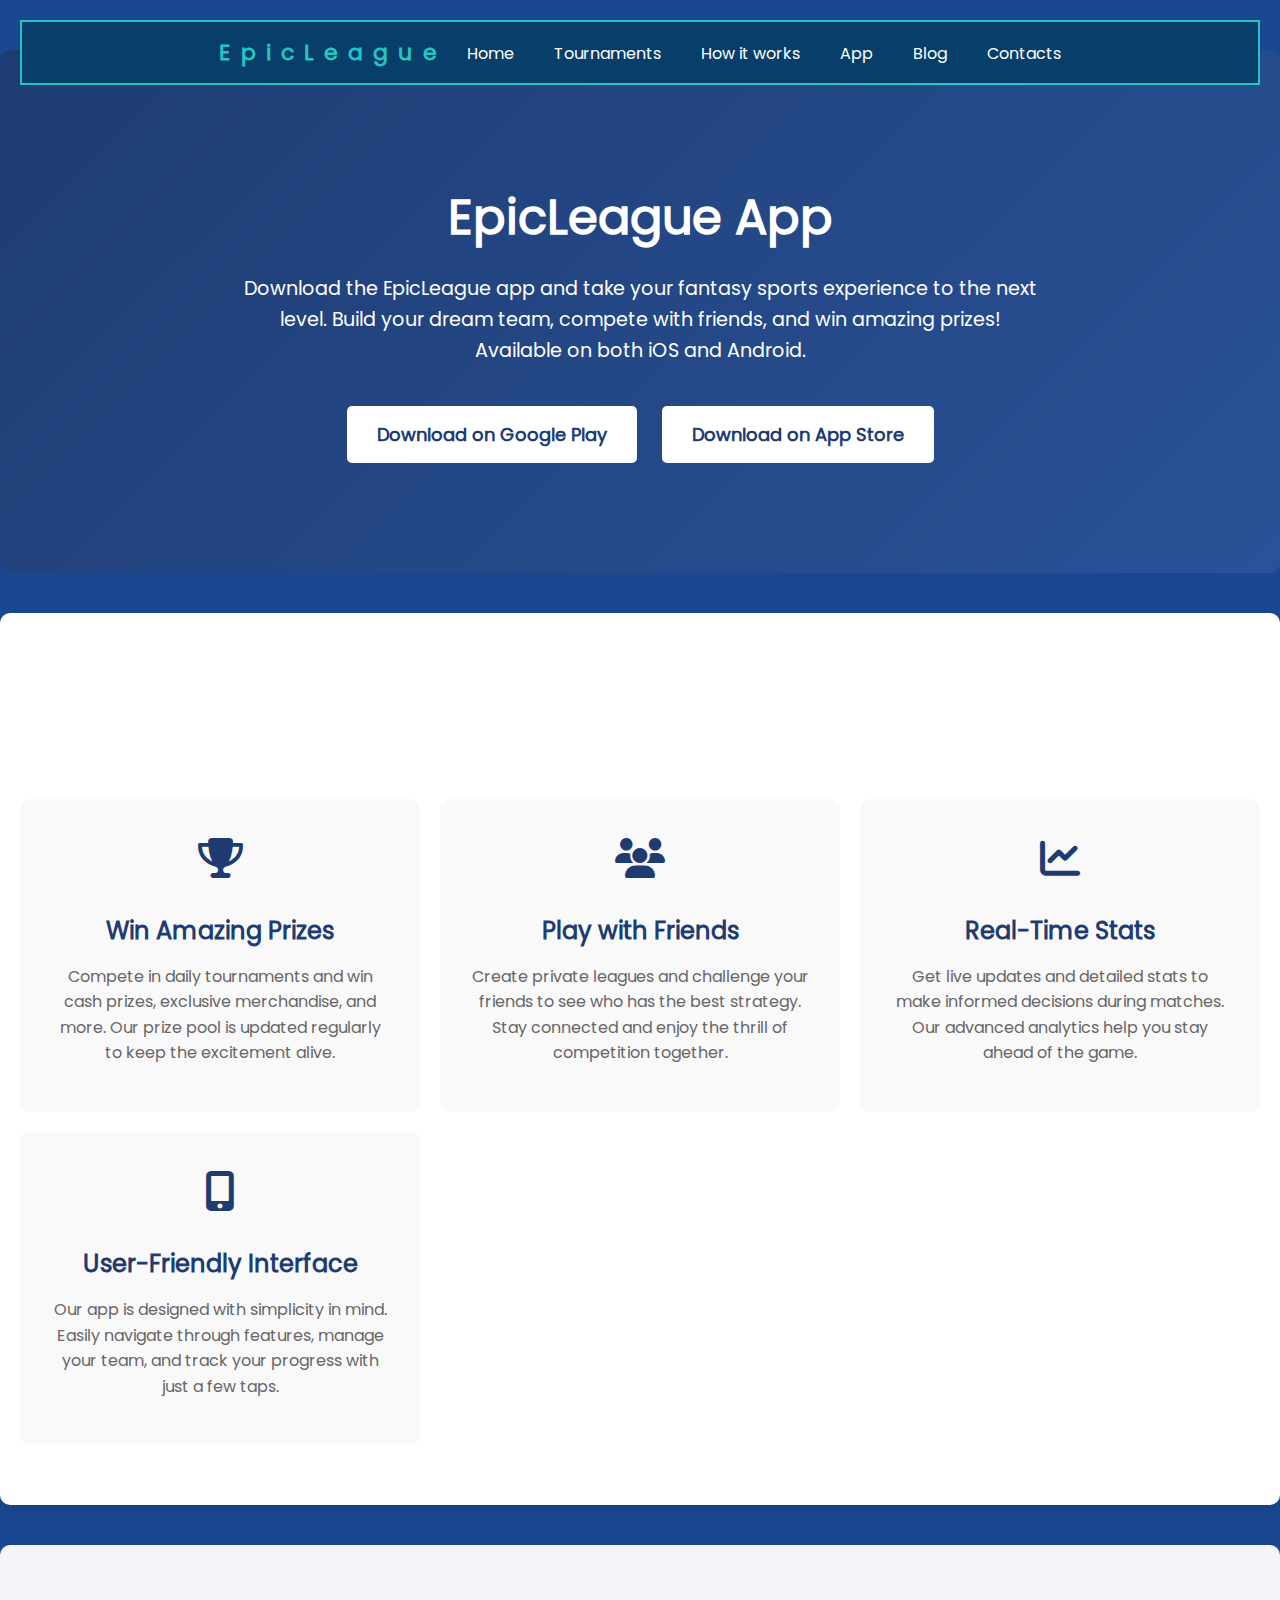
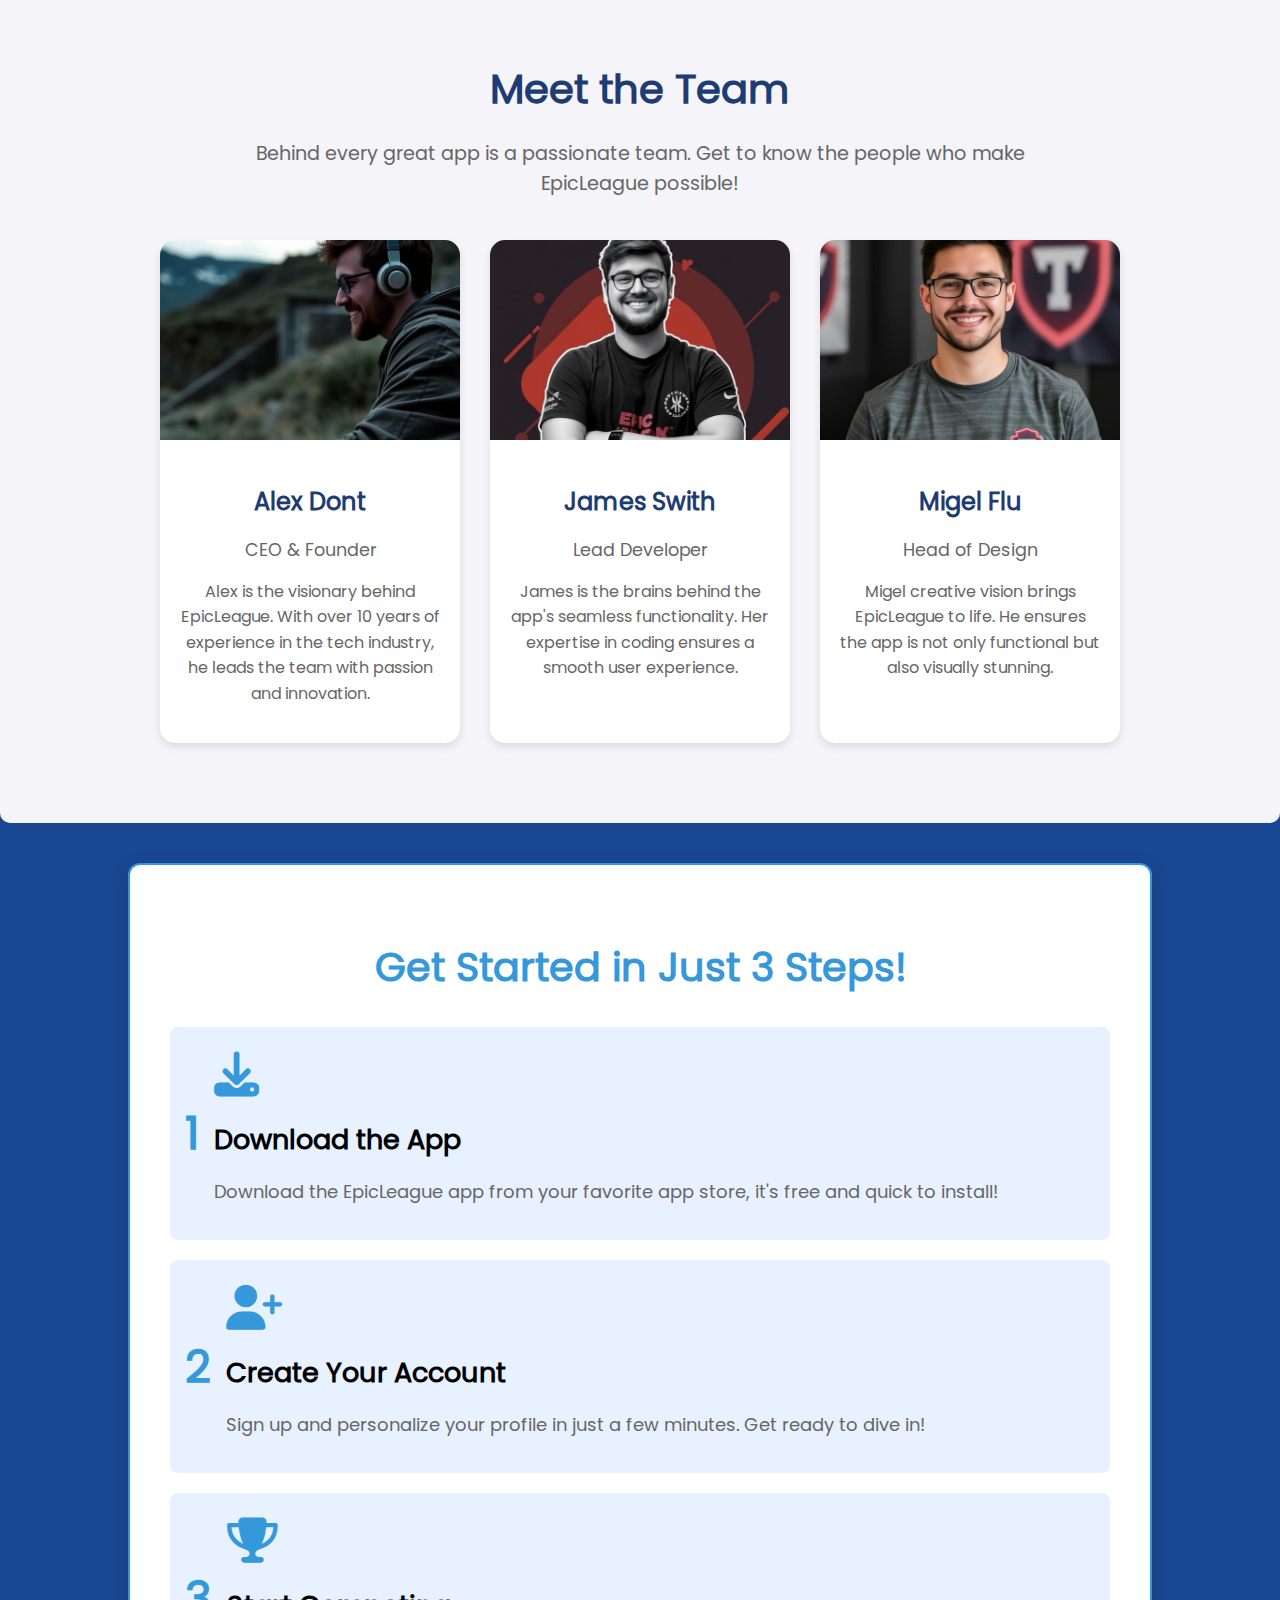
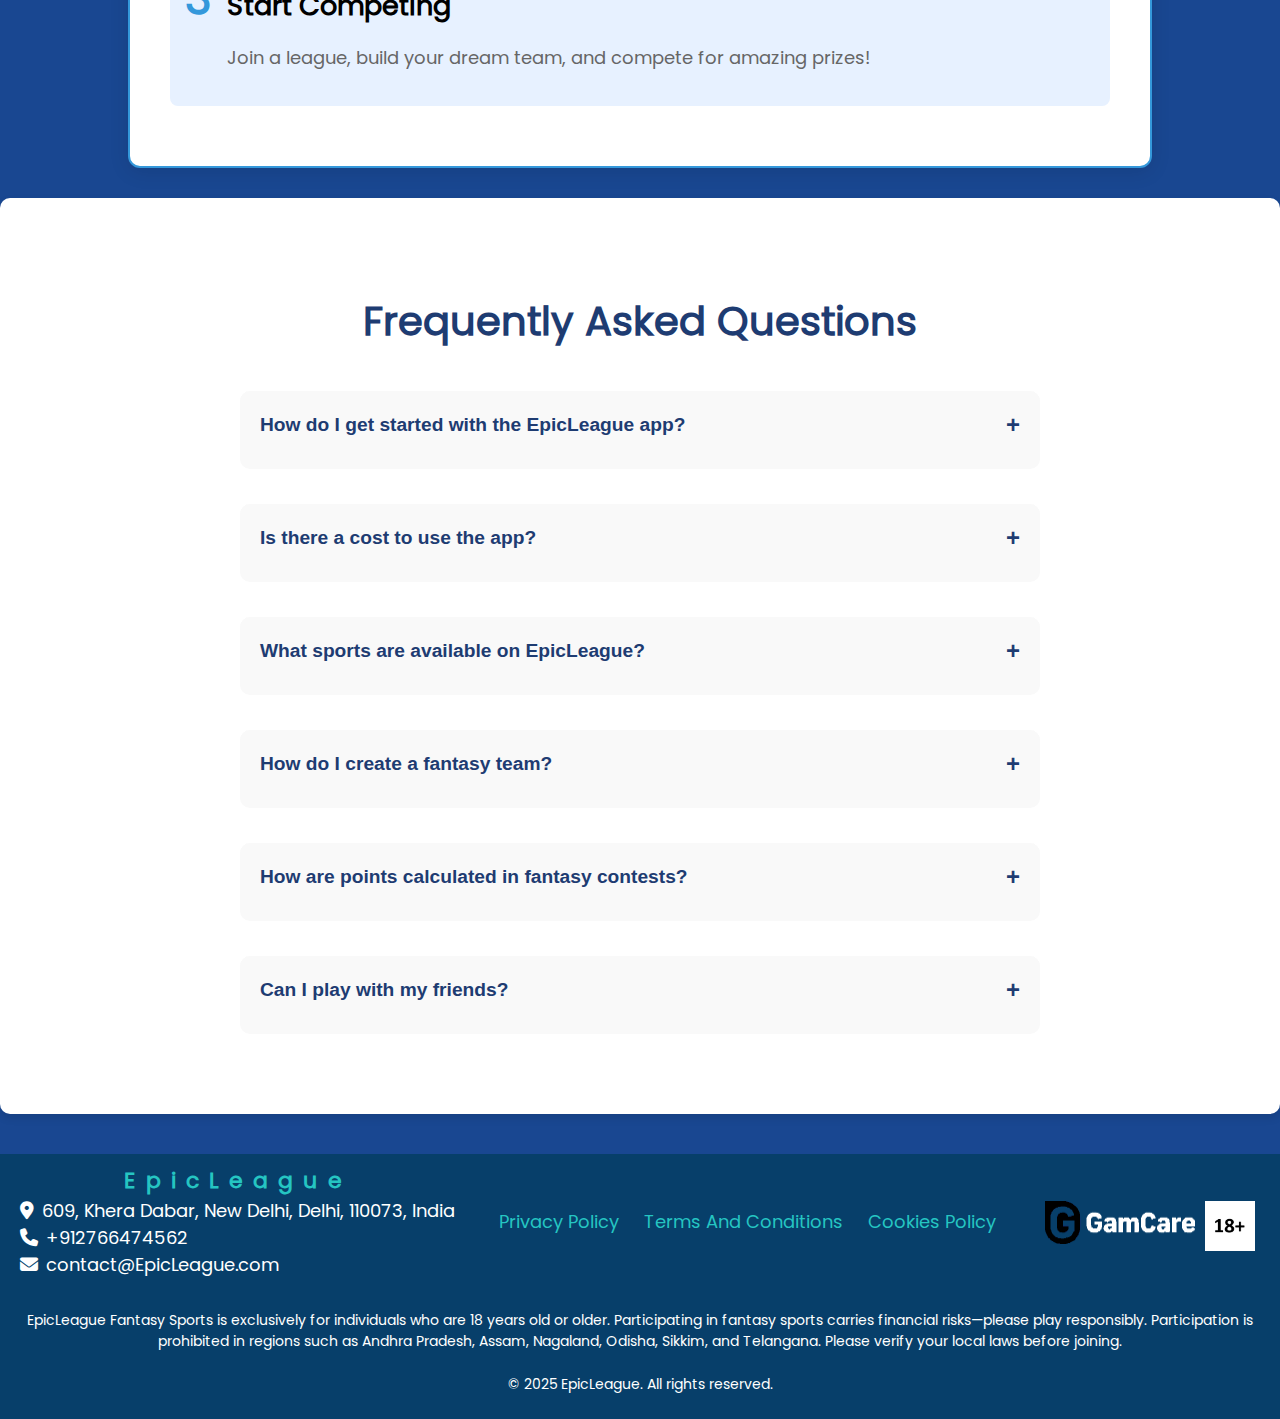
==== commit 30669709: "fix" ====
--- a/app/index.html
+++ b/app/index.html
@@ -110,7 +110,7 @@
                         <h3 class="team-name">Alex Dont</h3>
                         <p class="team-role">CEO & Founder</p>
                         <p class="team-bio">
-                            John is the visionary behind EpicLeague. With over 10 years of experience in the tech industry, he leads the team with passion and innovation.
+                            Alex is the visionary behind EpicLeague. With over 10 years of experience in the tech industry, he leads the team with passion and innovation.
                         </p>
                     </div>
                 </div>
@@ -124,7 +124,7 @@
                         <h3 class="team-name">James Swith</h3>
                         <p class="team-role">Lead Developer</p>
                         <p class="team-bio">
-                            Jane is the brains behind the app's seamless functionality. Her expertise in coding ensures a smooth user experience.
+                            James is the brains behind the app's seamless functionality. Her expertise in coding ensures a smooth user experience.
                         </p>
                     </div>
                 </div>
@@ -135,10 +135,10 @@
                         <img src="/img/app/user3.jpg" alt="Team Member 3" class="team-image">
                     </div>
                     <div class="team-info">
-                        <h3 class="team-name">Mikel Flu</h3>
+                        <h3 class="team-name">Migel Flu</h3>
                         <p class="team-role">Head of Design</p>
                         <p class="team-bio">
-                            Mike's creative vision brings EpicLeague to life. He ensures the app is not only functional but also visually stunning.
+                            Migel creative vision brings EpicLeague to life. He ensures the app is not only functional but also visually stunning.
                         </p>
                     </div>
                 </div>
--- a/style.css
+++ b/style.css
@@ -348,7 +348,7 @@
     margin: 0 auto;
     border-radius: 8px;
     box-shadow: 0 2px 10px rgba(0, 0, 0, 0.1);
-    margin-top: 80px;
+    margin-top: 100px;
     margin-bottom: 20px;
 }
 
@@ -425,7 +425,7 @@
     margin: 0 auto;
     border-radius: 8px;
     box-shadow: 0 2px 10px rgba(0, 0, 0, 0.1);
-    margin-top: 80px;
+    margin-top: 100px;
     margin-bottom: 20px;
 }
 
@@ -509,7 +509,7 @@
     margin: 0 auto;
     border-radius: 8px;
     box-shadow: 0 2px 10px rgba(0, 0, 0, 0.1);
-    margin-top: 80px;
+    margin-top: 100px;
     margin-bottom: 20px;
 }
 
@@ -959,7 +959,10 @@
     text-align: center;
     font-size: 2.5rem;
     margin-bottom: 40px;
-    color: #333;
+    color: white;
+}
+.colorBlack{
+    color: black;
 }
 
 .posts-container, .topics-container, .insights-container, .stories-container {
@@ -998,9 +1001,12 @@
 
 .post-excerpt, .topic-description, .insight-text, .story-text {
     font-size: 1rem;
-    margin: 0 20px 20px;
+    margin: 0 20px 60px;
     color: #666;
     line-height: 1.5;
+}
+.insight-location{
+    color: #555;
 }
 
 .post-link, .insight-link, .story-link {
@@ -1109,10 +1115,319 @@
 .story-link:hover {
     background: #f4f4f9;
 }
-
-
-
-
+.hero-section {
+    display: flex;
+    align-items: center;
+    justify-content: center;
+    height: 700px;
+    padding: 20px;
+}
+
+.hero-card {
+    display: flex;
+    width: 100%;
+    max-width: 1200px;
+    border-radius: 15px;
+    overflow: hidden;
+    box-shadow: 0 4px 15px rgba(0, 0, 0, 0.2);
+}
+
+.hero-image {
+    flex: 1;
+    display: flex;
+    align-items: center;
+    justify-content: center;
+}
+
+.hero-image img {
+    width: 100%;
+    height: 100%;
+    object-fit: cover;
+}
+
+.hero-content {
+    flex: 1;
+    padding: 40px;
+    display: flex;
+    flex-direction: column;
+    justify-content: center;
+    background-color: #ffffff;
+}
+
+.hero-title {
+    font-size: 2.5em;
+    color: rgb(0, 0, 0);
+    margin-bottom: 20px;
+}
+
+.hero-description {
+    margin: 20px 0;
+    font-size: 1.2em;
+    color: rgb(114, 114, 114);
+}
+
+.hero-button {
+    align-self: flex-start;
+    padding: 12px 20px;
+    border: none;
+    background-color: #194791;
+    color: #ffffff;
+    text-decoration: none;
+    font-size: 1em;
+    transition: background-color 0.3s ease;
+}
+
+@media (max-width: 768px) {
+    .hero-section {
+        height: 900px;
+    }
+    .hero-card {
+        flex-direction: column;
+    }
+
+    .hero-image,
+    .hero-content {
+        width: 100%;
+    }
+
+    .hero-content {
+        padding: 20px;
+    }
+
+    .hero-title {
+        font-size: 2em;
+        max-width: 300px;
+    }
+
+    .hero-description {
+        font-size: 1em;
+    }
+}
+
+.reviews-home-section {
+    text-align: center;
+    margin: 20px;
+}
+
+.reviews-home-title {
+    font-size: 2em;
+    margin-bottom: 20px;
+}
+
+.reviews-home-slider {
+    position: relative;
+    overflow: hidden;
+    height: 200px;
+}
+
+.reviews-home-slide {
+    opacity: 0;
+    transition: opacity 0.5s ease;
+    position: absolute;
+    width: 100%;
+    height: 100%;
+    text-align: center;
+}
+
+.reviews-home-slide.reviews-home-active {
+    opacity: 1;
+}
+
+.review-image {
+    border-radius: 50%;
+    width: 80px;
+    height: 80px;
+    object-fit: cover;
+    margin-bottom: 10px;
+}
+
+.reviewer-name {
+    font-weight: bold;
+    margin-bottom: 5px;
+}
+
+.review-text {
+    font-size: 1.2em;
+    line-height: 1.5;
+    padding: 0 20px;
+    color: white !important;
+}
+
+@media (max-width: 768px) {
+    .reviews-title {
+        font-size: 1.5em;
+    }
+
+    .review-text {
+        font-size: 1em;
+    }
+
+    .review-image {
+        width: 60px;
+        height: 60px;
+    }
+}
+
+.EpicLeague-description {
+    padding: 20px;
+    margin: 20px auto;
+    max-width: 1000px;
+    text-align: center;
+    margin-top: 80px;
+}
+
+.EpicLeague-title {
+    font-size: 2em;
+    color: rgb(255, 255, 255);
+    text-align: center;
+    margin-bottom: 15px;
+}
+
+.EpicLeague-intro,
+.EpicLeague-details {
+    font-size: 1.2em;
+    line-height: 1.5;
+    color: #a2a2a2;
+    margin: 10px 0;
+}
+
+@media (max-width: 768px) {
+    .EpicLeague-title {
+        font-size: 1.5em;
+    }
+
+    .EpicLeague-intro,
+    .EpicLeague-details {
+        font-size: 1em;
+    }
+}
+
+.mini-about-us {
+    padding: 20px;
+    text-align: center;
+}
+
+.mini-about-cards-container {
+    display: flex; 
+    flex-wrap: wrap; 
+    justify-content: space-between;
+}
+
+.mini-about-card {
+    flex: 1 1 22%;
+    margin: 10px; 
+    background-color: #fff;
+    border-radius: 8px;
+    box-shadow: 10px 10px 29px 0px rgba(0,0,0,0.52);
+    -webkit-box-shadow: 10px 10px 29px 0px rgba(0,0,0,0.52);
+    -moz-box-shadow: 10px 10px 29px 0px rgba(0,0,0,0.52);
+    padding: 15px;
+}
+
+.mini-about-card-image {
+    width: 100%; 
+    height: auto;
+    border-radius: 8px;
+}
+
+.mini-about-card-title {
+    font-size: 1em;
+    margin: 10px 0;
+    color: black;
+}
+
+.mini-about-card-text {
+    font-size: 0.8em;
+    margin-bottom: 15px;
+    color: black;
+}
+
+.mini-about-learn-more-button {
+    display: inline-block;
+    padding: 10px 20px;
+    background-color: #ffffff;
+    color: #000000;
+    text-decoration: none;
+    margin-top: 20px;
+    transition: background-color 0.3s ease,
+    color 0.3s ease;
+}
+
+@media (max-width: 768px) {
+    .mini-about-card {
+        flex: 1 1 100%;
+    }
+}
+
+.production-section {
+    padding: 40px 20px;
+    text-align: center;
+    color: #194791;
+    background-color: white;
+}
+
+.section-title {
+    font-size: 2.5em;
+    margin-bottom: 20px;
+}
+
+.flex-container {
+    display: flex;
+    justify-content: space-evenly;
+    align-items: center;
+    flex-wrap: wrap;
+    margin-bottom: 40px;
+}
+
+.left-block, .right-block {
+    flex: 1;
+    max-width: 300px;
+    margin: 10px;
+    padding: 20px;
+}
+
+.center-block {
+    flex: 1;
+    max-width: 320px; 
+    margin: 10px;
+    border: 2px solid #000;
+    border-radius: 8px;
+    display: flex;
+    align-items: center;
+    justify-content: center;
+    height: 200px;
+    font-size: 3em;
+}
+
+.service {
+    margin: 15px 0;
+    text-align: left;
+}
+
+.icon {
+    font-size: 1.5em;
+    margin-right: 10px;
+}
+.production-btn {
+    text-decoration: none;
+    border: 2px solid black;
+    padding: 6px 8px;
+    color: black;
+    transition: background-color 0.3s ease,
+                color 0.3s ease;
+}
+
+@media (max-width: 768px) {
+    .flex-container {
+        flex-direction: column;
+        align-items: center;
+    }
+
+    .left-block, .right-block, .center-block {
+        max-width: 100%;
+    }
+
+}
 
 .app-intro {
     text-align: center;
@@ -1626,25 +1941,241 @@
         
     }
 
-
-
-
-
-
-
-
-
-
-
-
-
-
-
-
-
-
-
-
+.advantages-section {
+    max-width: 100%;
+    margin: 0 auto;
+    padding: 40px 120px;
+    margin-top: 40px;
+}
+
+.advantages-title {
+    text-align: center;
+    font-size: 38px;
+    color: #ffffff;
+    margin-bottom: 30px;
+}
+
+.advantage-block {
+    display: flex;
+    align-items: center;
+    margin-bottom: 20px;
+}
+
+.advantage-image {
+    width: 50%;
+    height: auto;
+    border-radius: 30px;
+}
+
+.advantage-text {
+    width: 50%;
+    padding: 0 20px;
+}
+
+.advantage-subtitle {
+    font-size: 20px;
+    color: #ffffff;
+    margin-bottom: 10px;
+}
+
+.advantage-description {
+    font-size: 16px;
+    color: #afafaf;
+}
+
+.btn-vacancies {
+    display: inline-block;
+    padding: 10px 30px;
+    background-color: transparent;
+    border: 2px solid white;
+    color: white;
+    text-decoration: none;
+    transition: background-color 0.3s;
+}
+
+@media (max-width: 768px) {
+    .advantages-section {
+        padding: 40px 20px;
+    }
+    .advantage-block {
+        flex-direction: column;
+        align-items: flex-start;
+    }
+
+    .advantage-image {
+        width: 100%;
+        margin-bottom: 10px;
+    }
+
+    .advantage-text {
+        width: 100%;
+        padding: 0;
+    }
+
+    .revers-text {
+        flex-direction: column-reverse;
+    }
+}
+
+.EpicLeague-canvas {
+    padding: 20px;
+    text-align: center;
+    margin-top: 80px;
+}
+
+.EpicLeague-canvas__title {
+    font-size: 2em;
+    margin-bottom: 20px;
+    color: #ffffff;
+}
+
+.EpicLeague-canvas__card {
+    display: flex;
+    flex-direction: row;
+    justify-content: center;
+    align-items: center;
+    border: 1px solid #ccc;
+    border-radius: 8px;
+    overflow: hidden;
+    max-width: 800px;
+    margin: 0 auto;
+}
+
+.EpicLeague-canvas__photo {
+    flex: 1;
+}
+
+.EpicLeague-canvas__photo img {
+    width: 100%;
+    height: auto;
+}
+
+.EpicLeague-canvas__info {
+    flex: 1;
+    padding: 20px;
+}
+
+.EpicLeague-canvas__director {
+    font-size: 1.5em;
+    margin-bottom: 10px;
+    color: #ffffff;
+}
+
+.EpicLeague-canvas__description {
+    font-size: 1em;
+    line-height: 1.5;
+    color: #b6b6b6;
+}
+
+@media (max-width: 768px) {
+    .EpicLeague-canvas__card {
+        flex-direction: column;
+    }
+
+    .EpicLeague-canvas__info {
+        padding: 10px;
+    }
+}
+
+.how-work-section {
+    text-align: center;
+    margin-bottom: 40px;
+    padding: 20px;
+}
+
+.how-work-section h1 {
+    font-size: 2.5em;
+    margin-bottom: 20px;
+    color: #343a40;
+}
+
+.how-work-section p {
+    font-size: 1.1em;
+    max-width: 800px;
+    margin: 0 auto 40px;
+    color: #495057;
+}
+
+.how-work-cards {
+    display: flex;
+    flex-direction: column;
+    gap: 20px;
+}
+
+.how-work-card {
+    display: flex;
+    justify-content: space-between;
+    align-items: center;
+    background-color: #ffffff;
+    border: 1px solid #dee2e6;
+    border-radius: 8px;
+    overflow: hidden;
+    box-shadow: 0 2px 10px rgba(0, 0, 0, 0.1);
+    transition: transform 0.3s;
+    padding: 20px;
+}
+
+.how-work-card:hover {
+    transform: scale(1.02);
+}
+
+.how-work-card img {
+    width: 40%;
+    height: auto;
+    border-radius: 5px;
+}
+
+.how-work-card h3 {
+    font-size: 1.5em;
+    margin: 0 15px 10px;
+    color: #343a40;
+    flex: 1;
+}
+
+.how-work-card p {
+    font-size: 1em;
+    color: #495057;
+    flex: 1;
+}
+
+.how-work-card__btn {
+    font-weight: 900;
+    display: inline-block;
+    margin-top: 15px;
+    padding: 20px 20px;
+    background-color: #ffffff;
+    color: #194791;
+    text-decoration: none;
+    transition: background-color 0.3s ease,
+                color 0.3s ease;
+}
+
+@media (max-width: 768px) {
+    .how-work-card {
+        flex-direction: column;
+        align-items: flex-start;
+    }
+
+    .how-work-card img {
+        width: 100%;
+        margin-bottom: 15px;
+    }
+
+    .how-work-section h1 {
+        font-size: 2em;
+    }
+
+    .how-work-section p {
+        font-size: 1em;
+    }
+
+    .how-work-card h3 {
+        font-size: 1.3em;
+    }
+    .review-text{
+        font-size: 0.8rem;
+    }
+}
 
 
 @media (min-width: 1025px) {
@@ -1667,4 +2198,79 @@
     .card-link:hover {
         border: 3px solid #000000;
     }
-}
+    .hero-button:hover {
+        background-color: #000000;
+    }
+    .mini-about-learn-more-button:hover {
+        background-color: #b8e74a;
+    }
+    .mini-about-learn-more-button:hover {
+        background-color: #000000;
+        color: #ffffff;
+    }
+    .btn-vacancies:hover {
+        background-color: #000000; 
+    }
+
+    .user-stories {
+        padding: 40px 20px; /* Внутренние отступы */
+        border-radius: 10px; /* Скругление углов */
+    }
+    
+    .stories-container {
+        display: flex;
+        flex-wrap: wrap; /* Перенос карточек */
+        gap: 20px; /* Промежутки между карточками */
+    }
+    
+    .story-card {
+        flex: 1 1 30%; /* Ширина карточек */
+        background-color: #e7f3ff; /* Светлый фон карточки */
+        border: 1px solid #3498db; /* Граница карточки */
+        border-radius: 8px; /* Скругленные углы */
+        padding: 15px;
+        display: flex;
+        flex-direction: column; /* Вертикально */
+        position: relative; /* Для позиционирования ссылки */
+        transition: transform 0.3s; /* Анимация нажатия */
+        padding-bottom: 50px;
+        justify-content: space-between;
+    }
+    
+    .story-card:hover {
+        transform: scale(1.02); /* Увеличение при наведении */
+    }
+    
+    .story-image {
+        width: 100%; /* Ширина 100% */
+        border-radius: 8px; /* Скругление углов */
+    }
+    
+    .story-title {
+        font-size: 1.4em; /* Размер заголовка */
+        margin: 10px 0; /* Вертикальные отступы */
+        color: black;
+    }
+    .story-location{
+        color: black;
+    }
+    
+    .story-link {
+        text-align: center; /* Центрируем ссылку */
+        background-color: #3498db; /* Цвет фона ссылки */
+        color: black; /* Цвет текста ссылки */
+        padding: 10px; /* Внутренние отступы */
+        border-radius: 5px; /* Скругление углов */
+        text-decoration: none; /* Убираем подчеркивание */
+        margin-top: auto; /* Сдвигаем в низ карточки */
+    }
+    
+    .story-link:hover {
+        background-color: #2980b9; /* Темный цвет при наведении */
+    }
+
+    .how-work-card__btn:hover {
+        background-color: #000000;
+        color: #ffffff;
+    }
+}
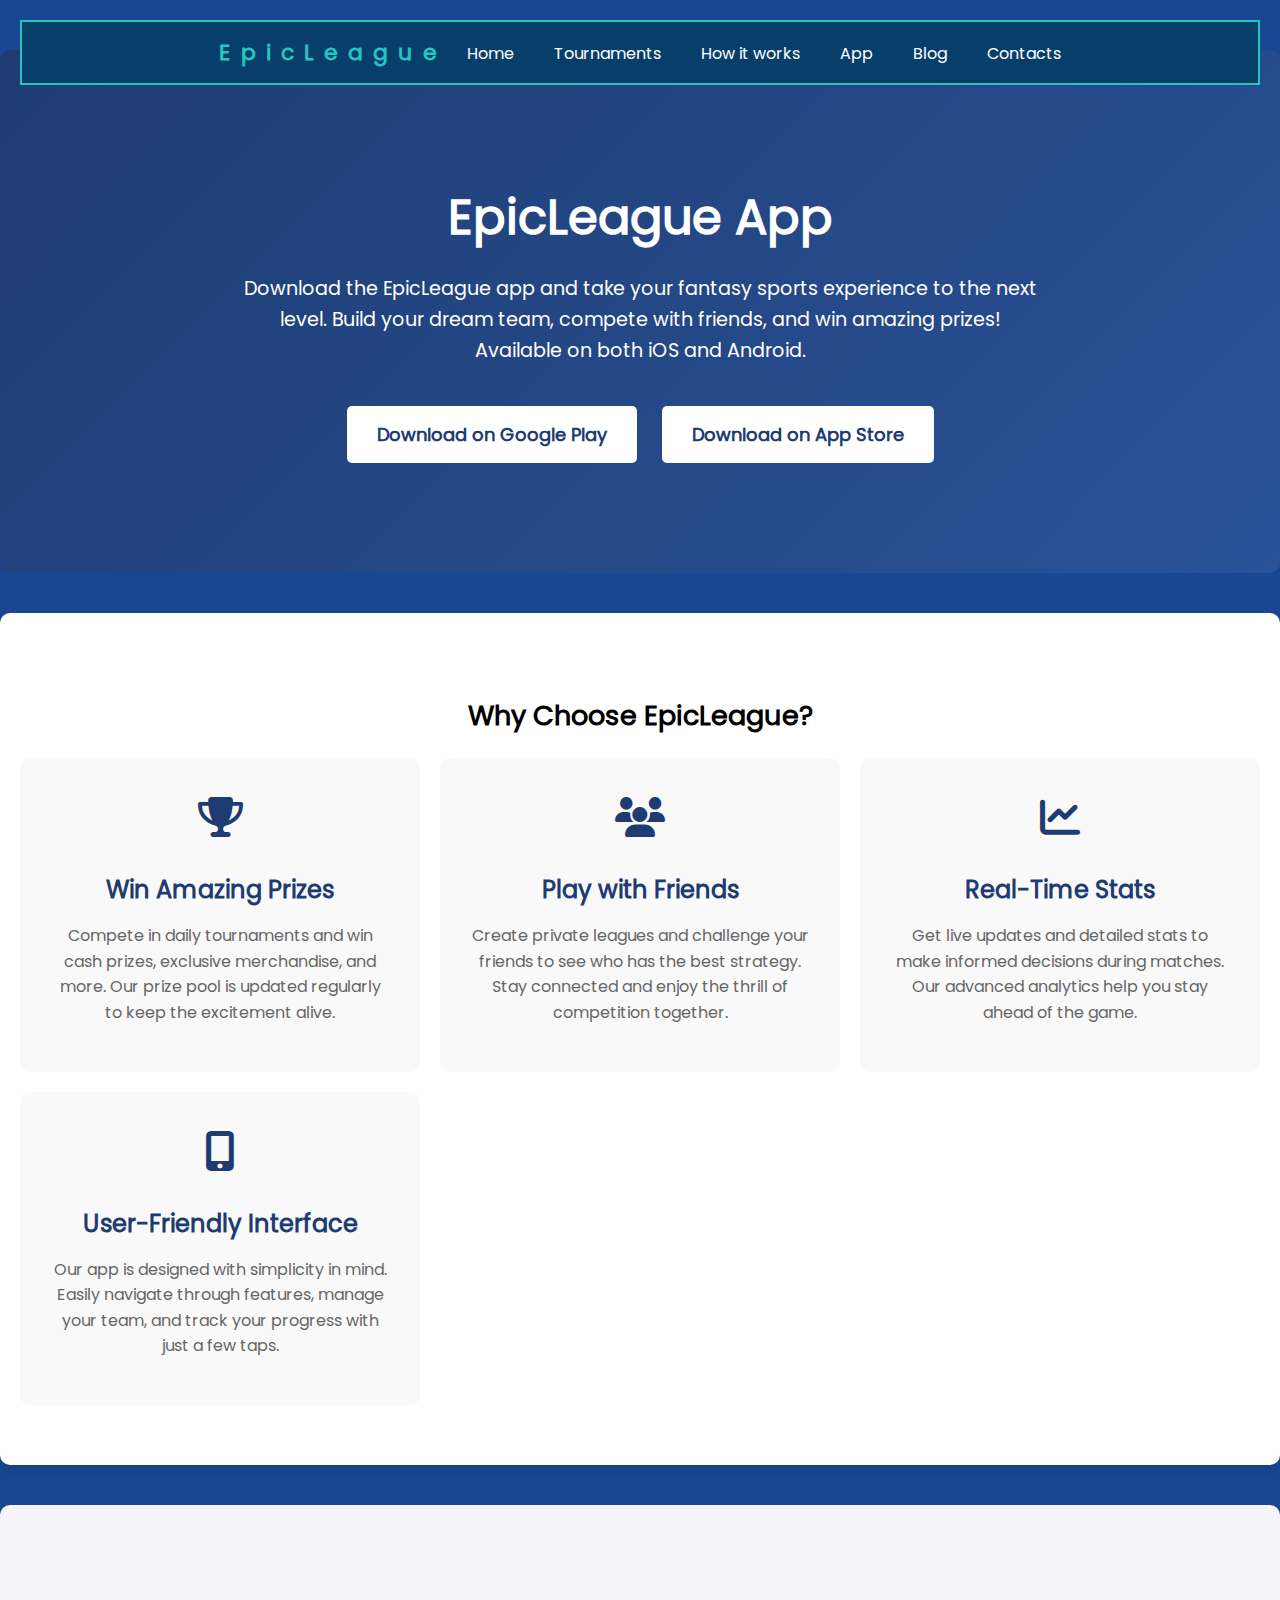
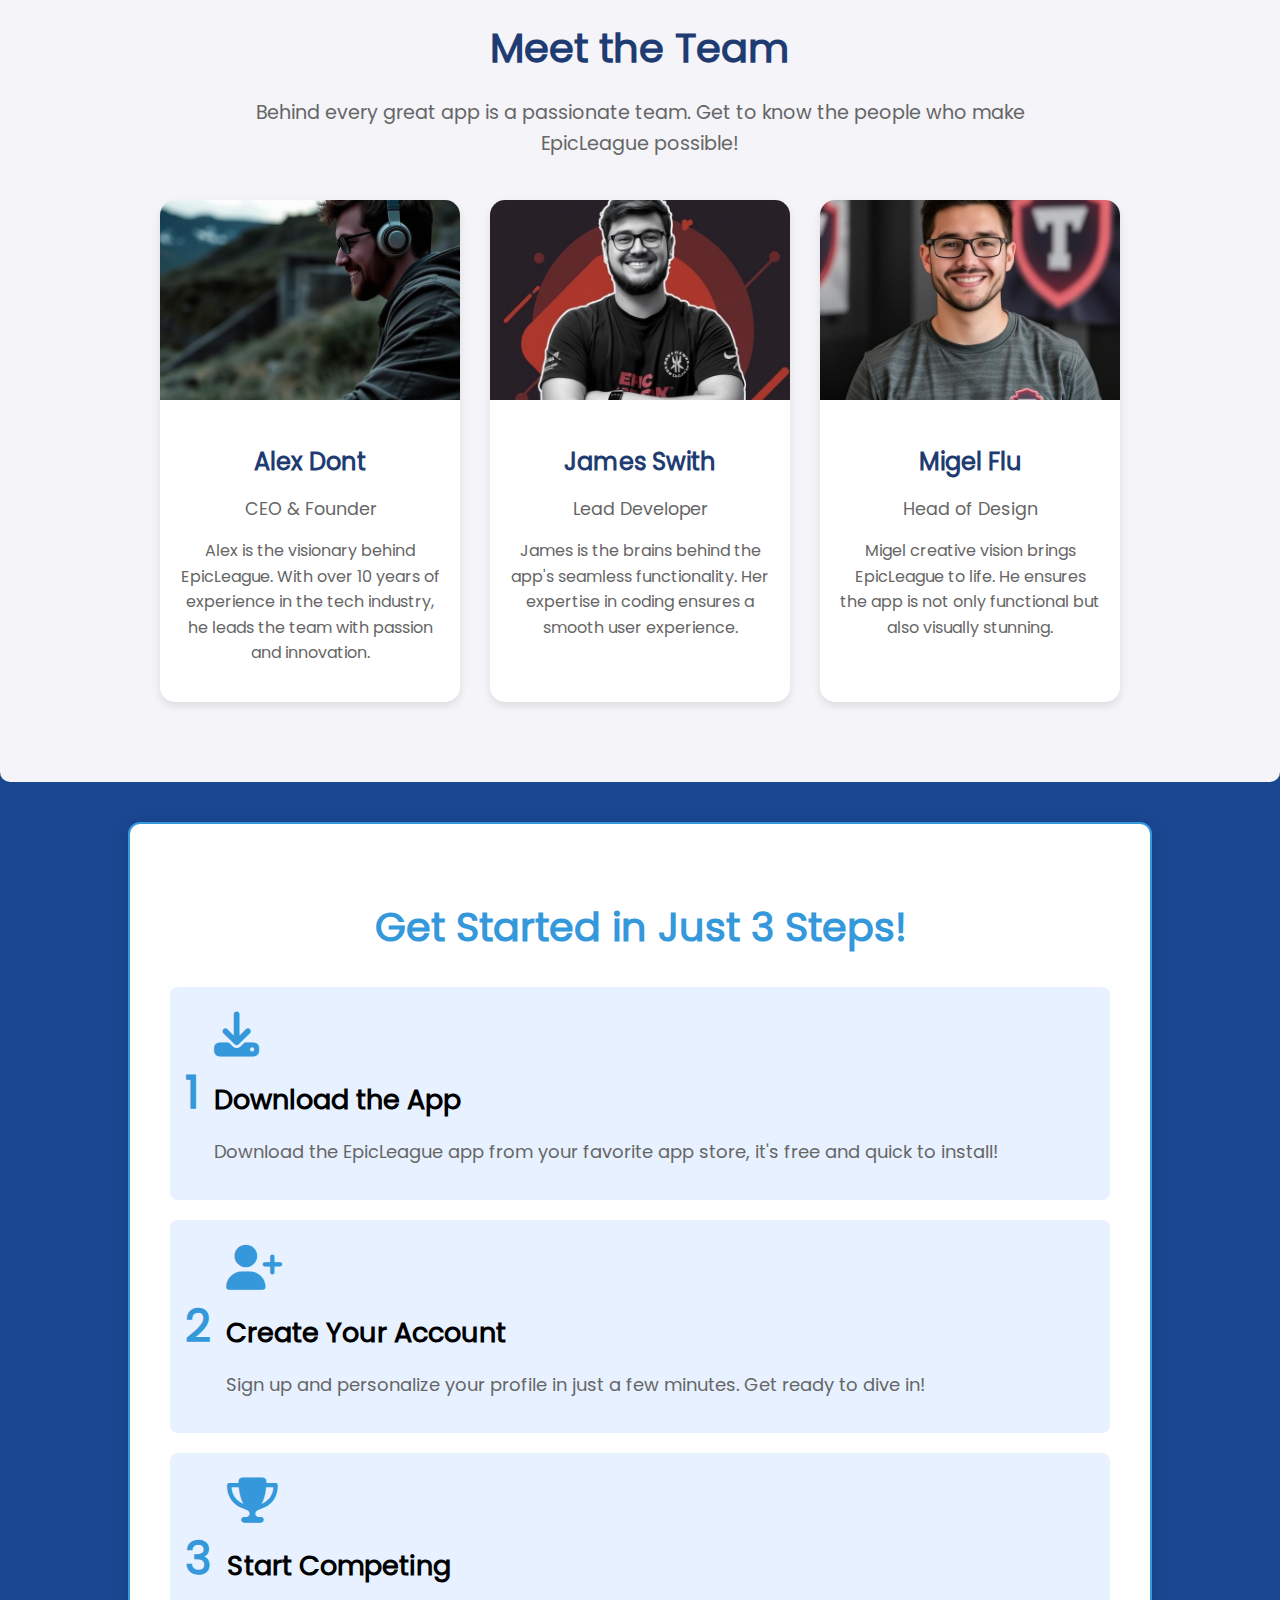
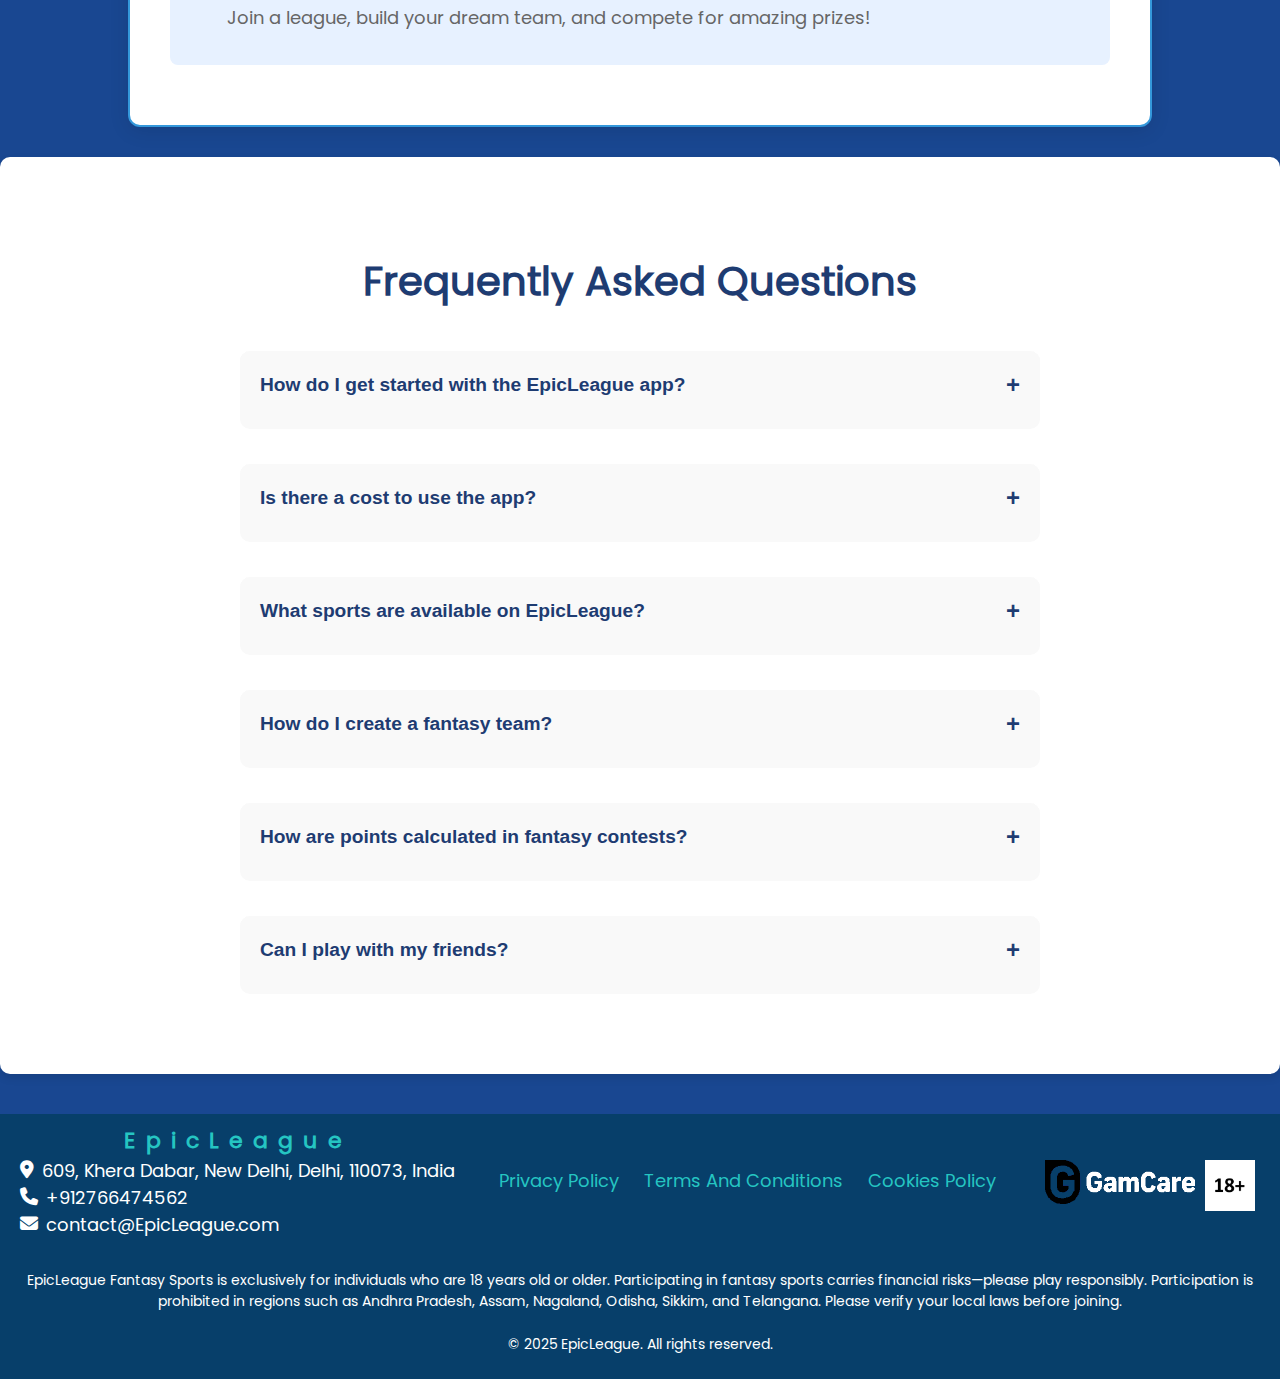
==== commit c787a2e3: "sdfsdf" ====
--- a/app/index.html
+++ b/app/index.html
@@ -61,7 +61,7 @@
         </section>
 
         <section class="app-features">
-            <h2 class="section-title">Why Choose EpicLeague?</h2>
+            <h2 class="tur-section-title">Why Choose EpicLeague?</h2>
             <div class="features-container">
                 <div class="feature-card">
                     <div class="feature-icon"><i class="fas fa-trophy"></i></div>
--- a/style.css
+++ b/style.css
@@ -989,8 +989,9 @@
 
 .post-image, .insight-image, .story-image {
     width: 100%;
-    height: 300px;
+    height: 450px;
     object-fit: cover;
+    
 }
 
 .post-title, .topic-title, .insight-title, .story-title {
@@ -1816,6 +1817,7 @@
         height: 200px;
         overflow: hidden;
         position: relative;
+        
     }
 
     .team-image {
@@ -1853,13 +1855,13 @@
     }
 
     /* Адаптация для мобильных устройств */
-    @media (max-width: 768px) {
+    @media (max-width: 670px) {
         .team-card {
-            width: 100%;
+            width: 90%;
         }
 
         .team-image-wrapper {
-            height: 250px;
+            height: 400px;
         }
     }
 
@@ -2175,6 +2177,14 @@
     .review-text{
         font-size: 0.8rem;
     }
+}
+
+
+.tur-section-title {
+    color: black;
+    font-style: 36px;
+    font-weight: 900;
+    text-align: center;
 }
 
 
